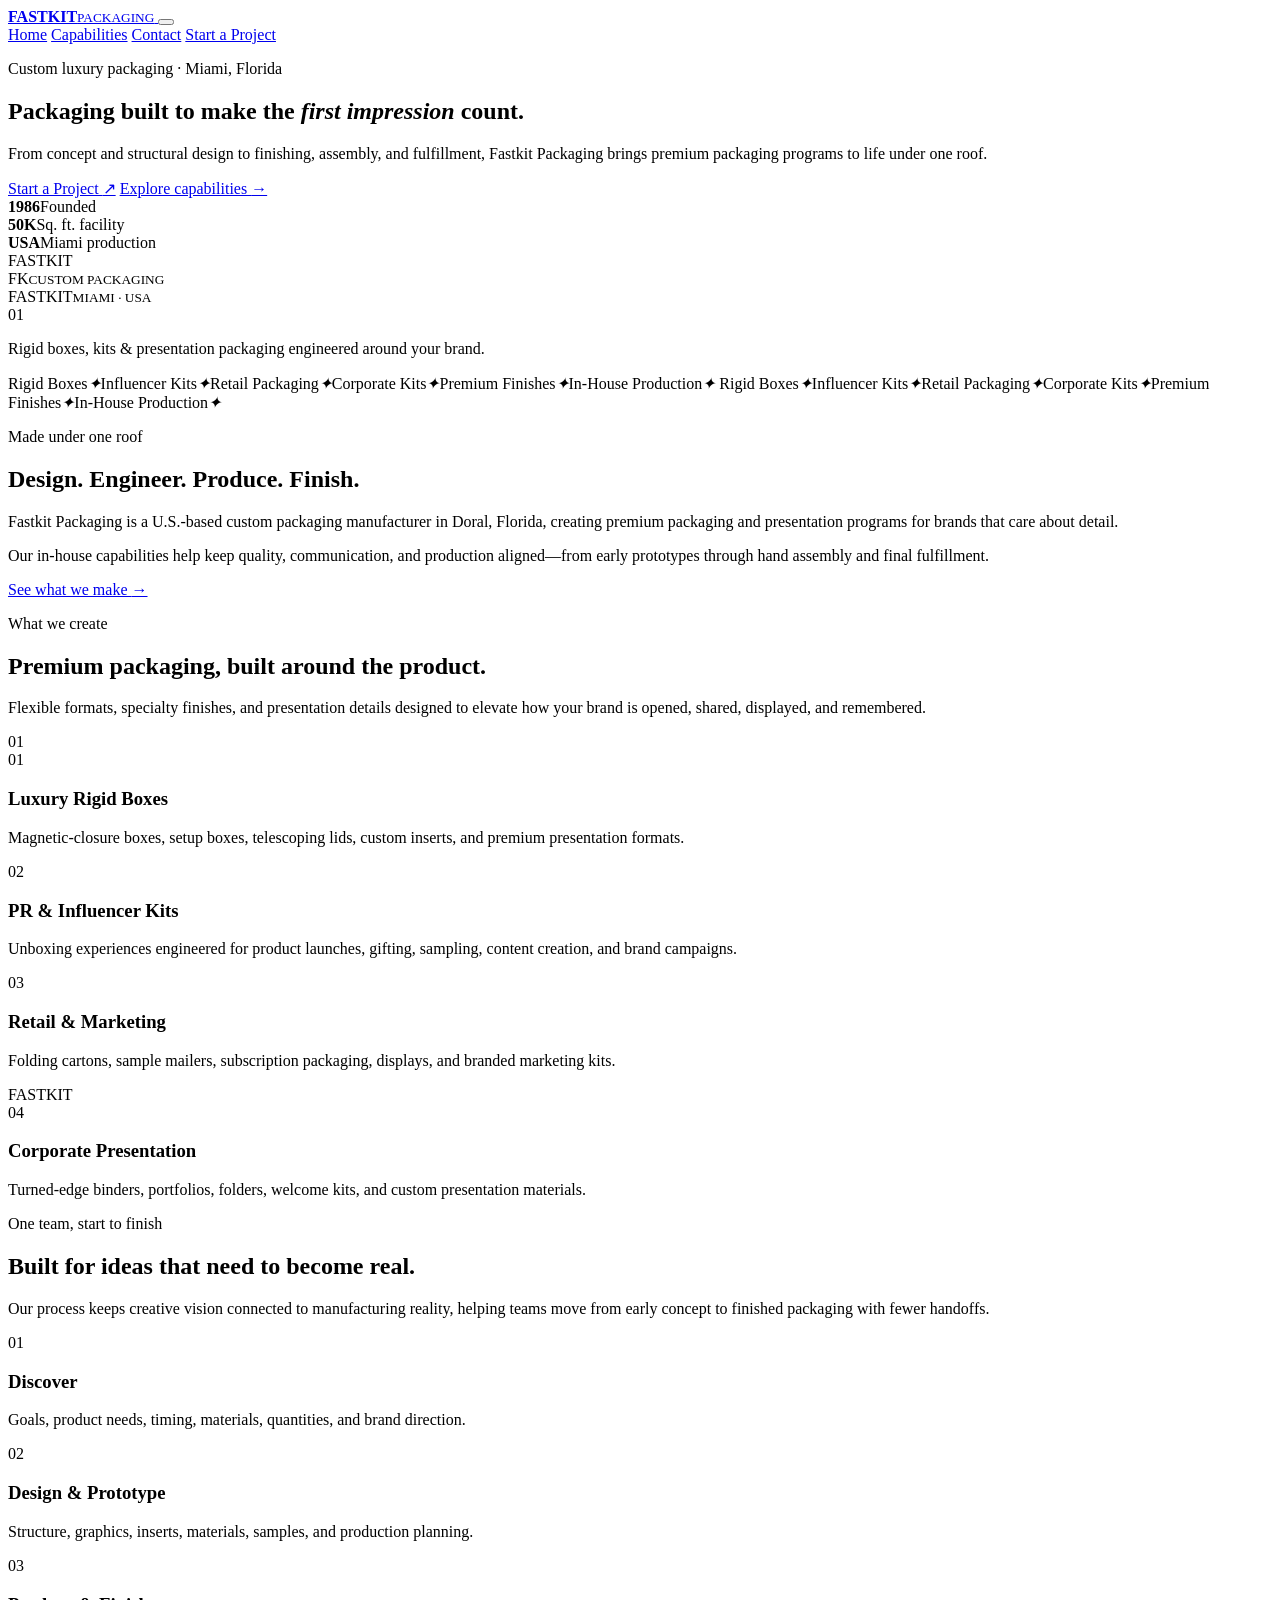
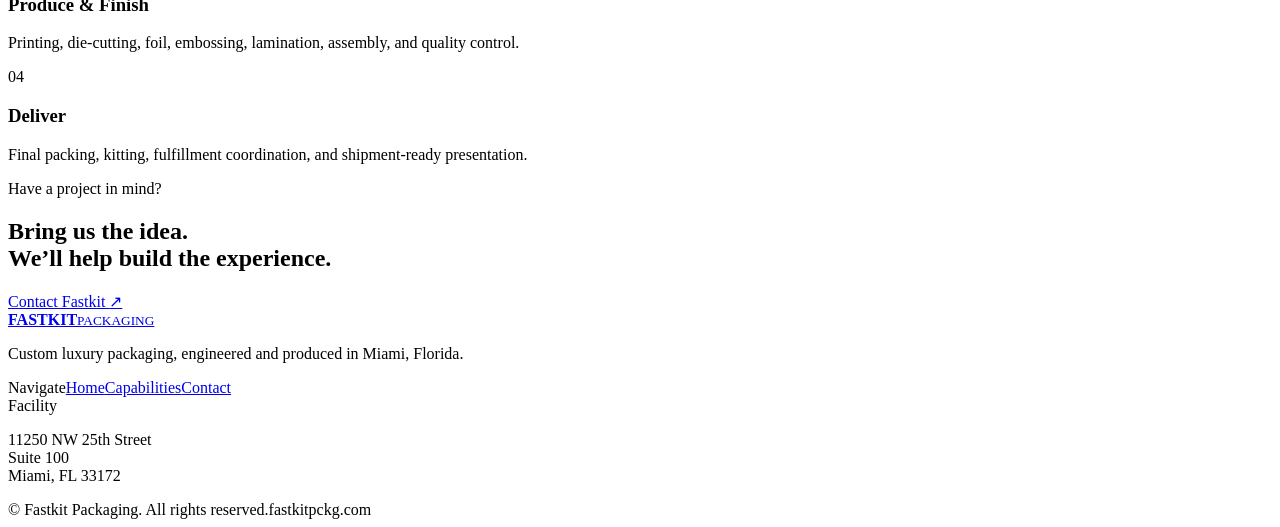
==== index.html @ f793dbb5 "Add files via upload" ====
<!doctype html>
<html lang="en">
<head>
  <meta charset="utf-8" />
  <meta name="viewport" content="width=device-width, initial-scale=1" />
  <meta name="description" content="Fastkit Packaging creates custom luxury packaging, rigid boxes, influencer kits, retail packaging, and premium corporate presentation solutions in Miami, Florida." />
  <meta name="theme-color" content="#0d0d0f" />
  <link rel="canonical" href="https://fastkitpckg.com/" />
  <link rel="icon" href="assets/favicon.svg" type="image/svg+xml" />
  <link rel="stylesheet" href="assets/styles.css" />
  <title>Fastkit Packaging | Custom Luxury Packaging Made in Miami</title>
</head>
<body>
  <header class="site-header" data-header>
    <div class="container nav-wrap">
      <a class="brand" href="index.html" aria-label="Fastkit Packaging home">
        <span class="brand-mark" aria-hidden="true"><i></i><i></i><i></i></span>
        <span class="brand-copy"><strong>FASTKIT</strong><small>PACKAGING</small></span>
      </a>
      <button class="nav-toggle" aria-label="Open navigation" aria-expanded="false" data-nav-toggle><span></span><span></span></button>
      <nav class="nav" data-nav>
        <a class="active" href="index.html">Home</a>
        <a href="capabilities.html">Capabilities</a>
        <a href="contact.html">Contact</a>
        <a class="btn btn-small" href="contact.html">Start a Project</a>
      </nav>
    </div>
  </header>

  <main>
    <section class="hero">
      <div class="hero-grid container">
        <div class="hero-copy reveal">
          <p class="eyebrow">Custom luxury packaging · Miami, Florida</p>
          <h1>Packaging built to make the <em>first impression</em> count.</h1>
          <p class="hero-text">From concept and structural design to finishing, assembly, and fulfillment, Fastkit Packaging brings premium packaging programs to life under one roof.</p>
          <div class="hero-actions">
            <a class="btn" href="contact.html">Start a Project <span>↗</span></a>
            <a class="text-link" href="capabilities.html">Explore capabilities <span>→</span></a>
          </div>
          <div class="proof-row" aria-label="Company highlights">
            <div><strong>1986</strong><span>Founded</span></div>
            <div><strong>50K</strong><span>Sq. ft. facility</span></div>
            <div><strong>USA</strong><span>Miami production</span></div>
          </div>
        </div>

        <div class="hero-art reveal reveal-delay" aria-label="Luxury packaging presentation">
          <div class="glow"></div>
          <div class="box-scene">
            <div class="box box-back"><span>FASTKIT</span></div>
            <div class="box box-main"><span class="foil">FK</span><small>CUSTOM PACKAGING</small></div>
            <div class="box box-lid"><span>FASTKIT</span><small>MIAMI · USA</small></div>
          </div>
          <div class="art-caption"><span>01</span><p>Rigid boxes, kits & presentation packaging engineered around your brand.</p></div>
        </div>
      </div>
    </section>

    <section class="marquee" aria-label="Services">
      <div class="marquee-track">
        <span>Rigid Boxes</span><i>✦</i><span>Influencer Kits</span><i>✦</i><span>Retail Packaging</span><i>✦</i><span>Corporate Kits</span><i>✦</i><span>Premium Finishes</span><i>✦</i><span>In-House Production</span><i>✦</i>
        <span>Rigid Boxes</span><i>✦</i><span>Influencer Kits</span><i>✦</i><span>Retail Packaging</span><i>✦</i><span>Corporate Kits</span><i>✦</i><span>Premium Finishes</span><i>✦</i><span>In-House Production</span><i>✦</i>
      </div>
    </section>

    <section class="section intro-section">
      <div class="container split">
        <div class="section-title reveal">
          <p class="eyebrow">Made under one roof</p>
          <h2>Design. Engineer. Produce. Finish.</h2>
        </div>
        <div class="intro-copy reveal reveal-delay">
          <p class="lead">Fastkit Packaging is a U.S.-based custom packaging manufacturer in Doral, Florida, creating premium packaging and presentation programs for brands that care about detail.</p>
          <p>Our in-house capabilities help keep quality, communication, and production aligned—from early prototypes through hand assembly and final fulfillment.</p>
          <a class="text-link" href="capabilities.html">See what we make <span>→</span></a>
        </div>
      </div>
    </section>

    <section class="section product-section">
      <div class="container">
        <div class="section-head reveal">
          <div><p class="eyebrow">What we create</p><h2>Premium packaging, built around the product.</h2></div>
          <p>Flexible formats, specialty finishes, and presentation details designed to elevate how your brand is opened, shared, displayed, and remembered.</p>
        </div>
        <div class="product-grid">
          <article class="product-card dark reveal">
            <div class="product-visual visual-rigid"><div class="mini-box"><span>01</span></div></div>
            <div class="card-copy"><span class="card-num">01</span><h3>Luxury Rigid Boxes</h3><p>Magnetic-closure boxes, setup boxes, telescoping lids, custom inserts, and premium presentation formats.</p></div>
          </article>
          <article class="product-card light reveal reveal-delay">
            <div class="product-visual visual-kit"><div class="kit-base"><i></i><i></i><i></i></div></div>
            <div class="card-copy"><span class="card-num">02</span><h3>PR & Influencer Kits</h3><p>Unboxing experiences engineered for product launches, gifting, sampling, content creation, and brand campaigns.</p></div>
          </article>
          <article class="product-card warm reveal">
            <div class="product-visual visual-retail"><div class="retail-stack"><i></i><i></i><i></i></div></div>
            <div class="card-copy"><span class="card-num">03</span><h3>Retail & Marketing</h3><p>Folding cartons, sample mailers, subscription packaging, displays, and branded marketing kits.</p></div>
          </article>
          <article class="product-card stone reveal reveal-delay">
            <div class="product-visual visual-corp"><div class="binder"><span>FASTKIT</span></div></div>
            <div class="card-copy"><span class="card-num">04</span><h3>Corporate Presentation</h3><p>Turned-edge binders, portfolios, folders, welcome kits, and custom presentation materials.</p></div>
          </article>
        </div>
      </div>
    </section>

    <section class="section process-section">
      <div class="container">
        <div class="section-head reveal">
          <div><p class="eyebrow">One team, start to finish</p><h2>Built for ideas that need to become real.</h2></div>
          <p>Our process keeps creative vision connected to manufacturing reality, helping teams move from early concept to finished packaging with fewer handoffs.</p>
        </div>
        <div class="process-grid">
          <div class="process-item reveal"><span>01</span><h3>Discover</h3><p>Goals, product needs, timing, materials, quantities, and brand direction.</p></div>
          <div class="process-item reveal"><span>02</span><h3>Design & Prototype</h3><p>Structure, graphics, inserts, materials, samples, and production planning.</p></div>
          <div class="process-item reveal"><span>03</span><h3>Produce & Finish</h3><p>Printing, die-cutting, foil, embossing, lamination, assembly, and quality control.</p></div>
          <div class="process-item reveal"><span>04</span><h3>Deliver</h3><p>Final packing, kitting, fulfillment coordination, and shipment-ready presentation.</p></div>
        </div>
      </div>
    </section>

    <section class="cta-section">
      <div class="container cta-inner reveal">
        <div><p class="eyebrow">Have a project in mind?</p><h2>Bring us the idea.<br />We’ll help build the experience.</h2></div>
        <a class="btn btn-light" href="contact.html">Contact Fastkit <span>↗</span></a>
      </div>
    </section>
  </main>

  <footer class="site-footer">
    <div class="container footer-grid">
      <div>
        <a class="brand brand-footer" href="index.html"><span class="brand-mark" aria-hidden="true"><i></i><i></i><i></i></span><span class="brand-copy"><strong>FASTKIT</strong><small>PACKAGING</small></span></a>
        <p>Custom luxury packaging, engineered and produced in Miami, Florida.</p>
      </div>
      <div><span class="footer-label">Navigate</span><a href="index.html">Home</a><a href="capabilities.html">Capabilities</a><a href="contact.html">Contact</a></div>
      <div><span class="footer-label">Facility</span><p>11250 NW 25th Street<br />Suite 100<br />Miami, FL 33172</p></div>
    </div>
    <div class="container footer-bottom"><span>© <span data-year></span> Fastkit Packaging. All rights reserved.</span><span>fastkitpckg.com</span></div>
  </footer>

  <script src="assets/main.js"></script>
</body>
</html>
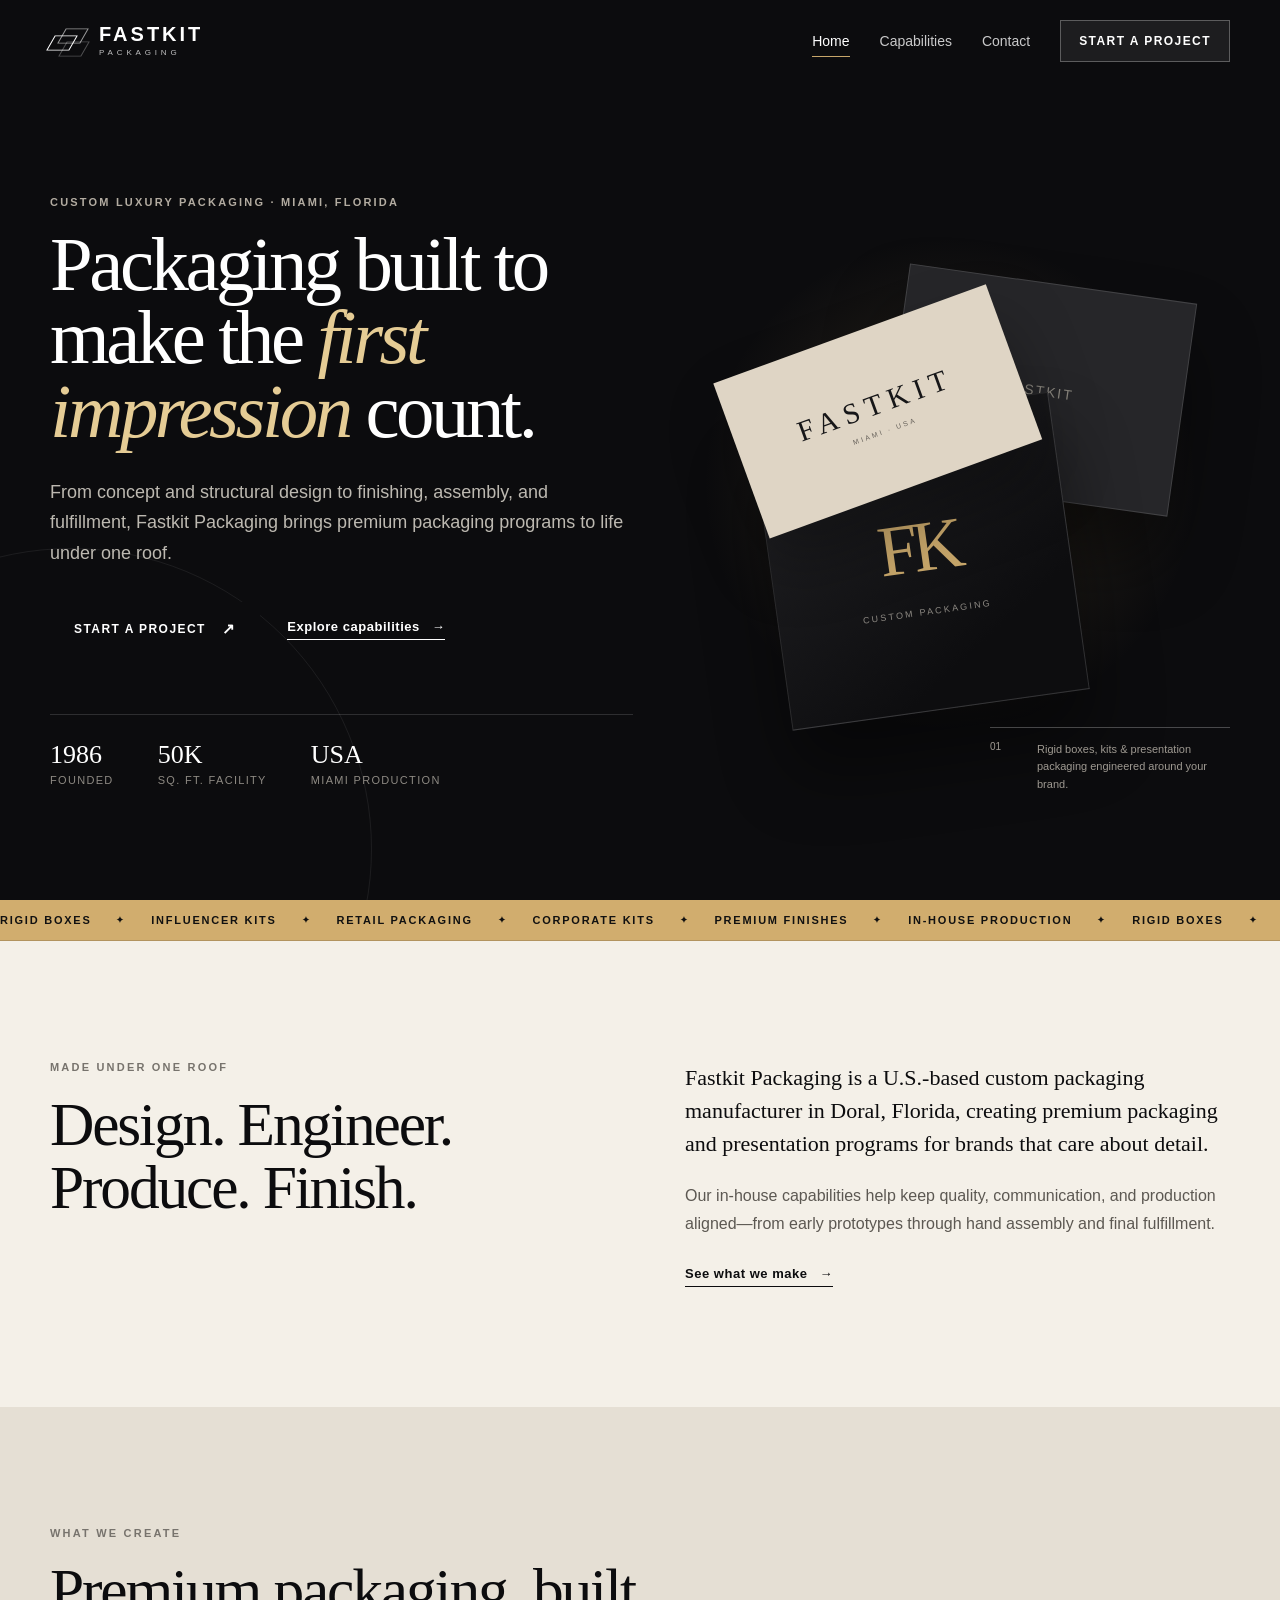
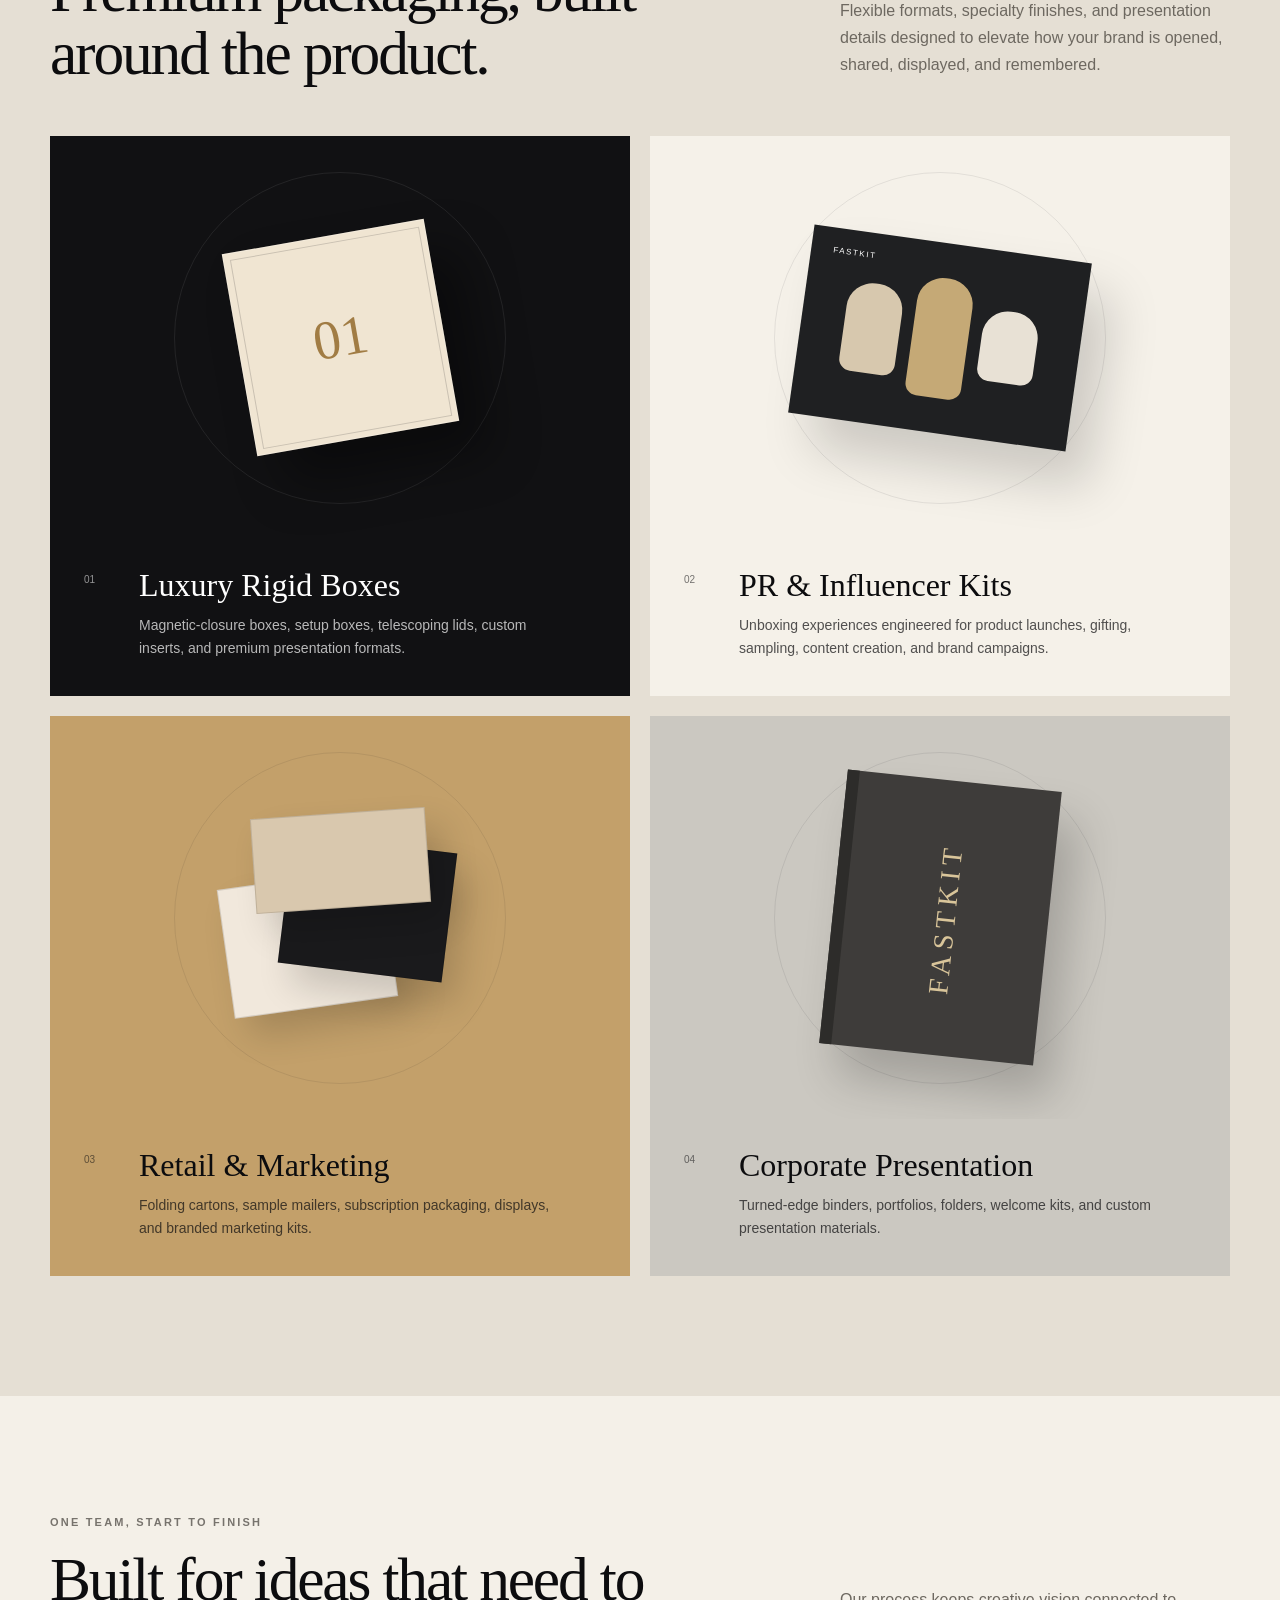
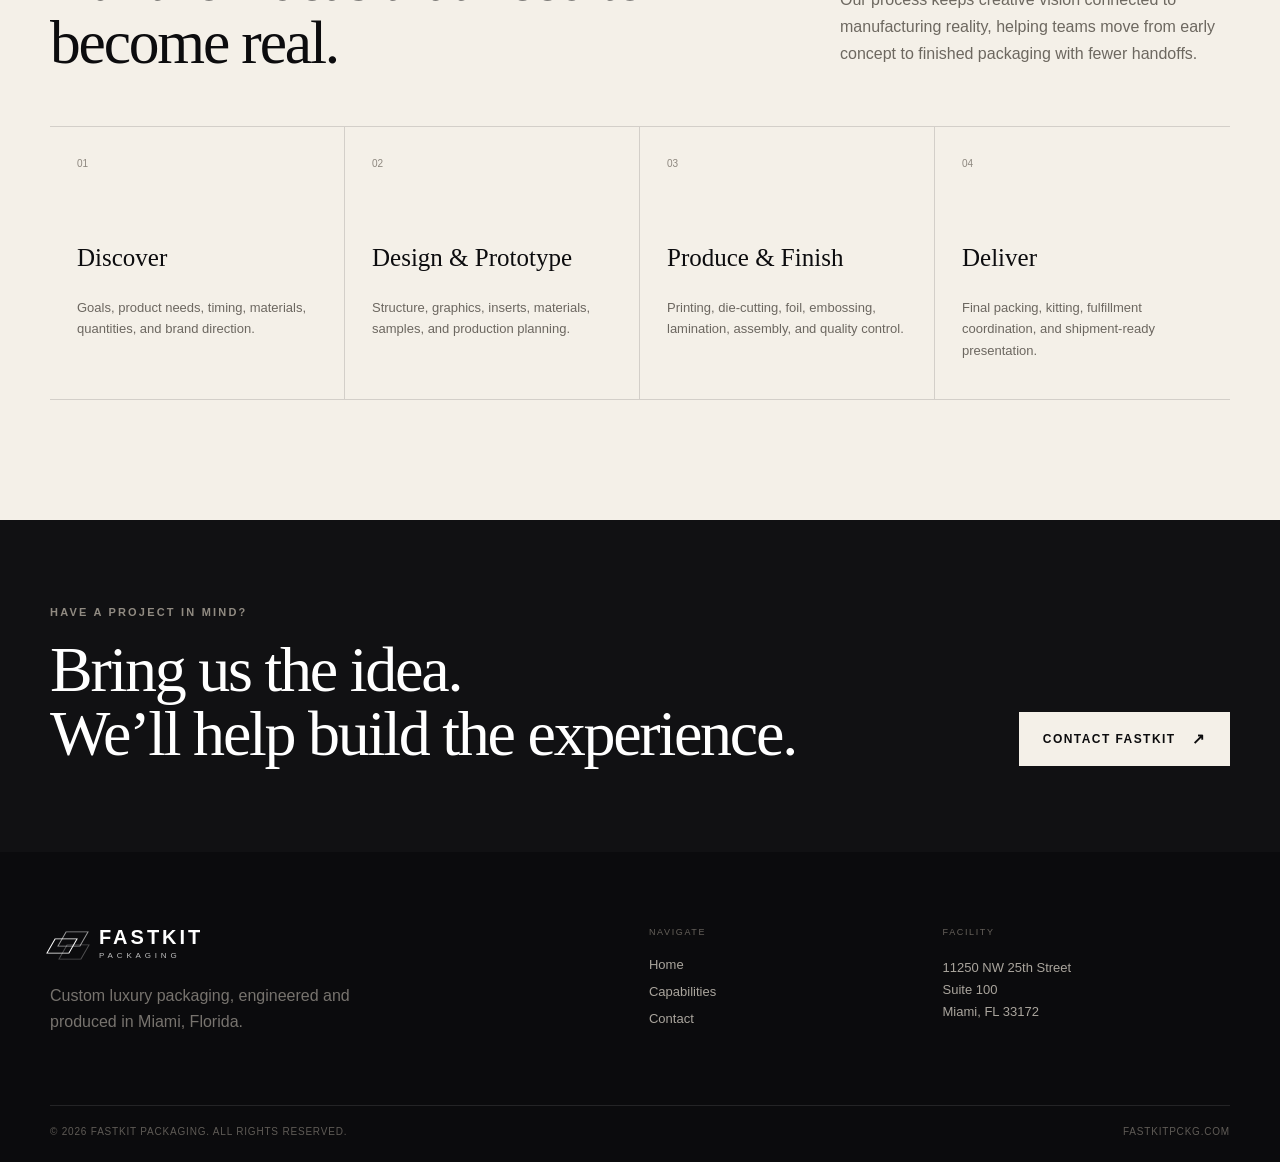
==== commit 027af3c1: "Add files via upload" ====
--- a/index.html
+++ b/index.html
@@ -6,8 +6,130 @@
   <meta name="description" content="Fastkit Packaging creates custom luxury packaging, rigid boxes, influencer kits, retail packaging, and premium corporate presentation solutions in Miami, Florida." />
   <meta name="theme-color" content="#0d0d0f" />
   <link rel="canonical" href="https://fastkitpckg.com/" />
-  <link rel="icon" href="assets/favicon.svg" type="image/svg+xml" />
-  <link rel="stylesheet" href="assets/styles.css" />
+    <style>
+:root{
+  --ink:#0c0c0e;
+  --ink-2:#171719;
+  --paper:#f4f0e8;
+  --paper-2:#e9e3d9;
+  --white:#fff;
+  --muted:#77736d;
+  --line:rgba(12,12,14,.14);
+  --gold:#c7a66a;
+  --gold-2:#e5cc95;
+  --radius:26px;
+  --shadow:0 30px 80px rgba(0,0,0,.14);
+  --serif:Georgia,"Times New Roman",serif;
+  --sans:Inter,ui-sans-serif,-apple-system,BlinkMacSystemFont,"Segoe UI",Helvetica,Arial,sans-serif;
+}
+*{box-sizing:border-box}
+html{scroll-behavior:smooth}
+body{margin:0;background:var(--paper);color:var(--ink);font-family:var(--sans);-webkit-font-smoothing:antialiased}
+a{color:inherit;text-decoration:none}
+img{max-width:100%;display:block}
+button,input,select,textarea{font:inherit}
+button{cursor:pointer}
+.container{width:min(1180px,calc(100% - 48px));margin:0 auto}
+.site-header{position:fixed;inset:0 0 auto 0;z-index:100;padding:20px 0;transition:.3s ease;color:#fff}
+.site-header.scrolled{background:rgba(12,12,14,.94);backdrop-filter:blur(16px);padding:12px 0;border-bottom:1px solid rgba(255,255,255,.08)}
+.nav-wrap{display:flex;align-items:center;justify-content:space-between}
+.brand{display:inline-flex;align-items:center;gap:13px;letter-spacing:.04em}
+.brand-mark{position:relative;width:36px;height:34px;display:inline-block}
+.brand-mark i{position:absolute;display:block;border:1.5px solid currentColor;width:20px;height:20px;transform:rotate(30deg) skewY(-30deg) scaleY(.86)}
+.brand-mark i:nth-child(1){left:2px;top:9px}
+.brand-mark i:nth-child(2){left:13px;top:2px;opacity:.58}
+.brand-mark i:nth-child(3){left:14px;top:15px;opacity:.28}
+.brand-copy{display:flex;flex-direction:column;line-height:.9}
+.brand-copy strong{font-size:20px;letter-spacing:.15em;font-weight:700}
+.brand-copy small{font-size:8px;letter-spacing:.48em;margin-top:6px;opacity:.74}
+.nav{display:flex;align-items:center;gap:30px;font-size:14px}
+.nav>a:not(.btn){position:relative;color:rgba(255,255,255,.78);transition:.25s}
+.nav>a:not(.btn):hover,.nav>a.active{color:#fff}
+.nav>a.active:after{content:"";position:absolute;left:0;right:0;bottom:-8px;height:1px;background:var(--gold)}
+.nav-toggle{display:none;background:none;border:0;color:#fff;width:40px;height:40px;position:relative}
+.nav-toggle span{position:absolute;left:8px;width:24px;height:1px;background:currentColor;transition:.25s}
+.nav-toggle span:first-child{top:15px}.nav-toggle span:last-child{top:24px}
+.btn{display:inline-flex;align-items:center;justify-content:center;gap:16px;min-height:54px;padding:0 23px;border:1px solid var(--ink);background:var(--ink);color:#fff;text-transform:uppercase;font-size:12px;letter-spacing:.12em;font-weight:700;transition:.25s ease}
+.btn:hover{transform:translateY(-2px);background:#28282b;border-color:#28282b}
+.btn span{font-size:15px}
+.btn-small{min-height:42px;padding:0 18px;border-color:rgba(255,255,255,.28);background:rgba(255,255,255,.07)}
+.btn-light{background:var(--paper);border-color:var(--paper);color:var(--ink)}
+.btn-light:hover{background:#fff;border-color:#fff}
+.eyebrow{margin:0 0 20px;text-transform:uppercase;font-size:11px;letter-spacing:.2em;font-weight:700;color:var(--muted)}
+.text-link{display:inline-flex;gap:12px;align-items:center;border-bottom:1px solid currentColor;padding-bottom:5px;font-size:13px;font-weight:700;letter-spacing:.04em}
+.text-link span{transition:.2s}.text-link:hover span{transform:translateX(4px)}
+.hero{min-height:100vh;background:var(--ink);color:#fff;display:flex;align-items:center;overflow:hidden;position:relative;padding:125px 0 58px}
+.hero:before{content:"";position:absolute;width:600px;height:600px;border:1px solid rgba(255,255,255,.07);border-radius:50%;left:-230px;bottom:-250px}
+.hero-grid{display:grid;grid-template-columns:1.02fr .98fr;gap:36px;align-items:center;position:relative;z-index:2}
+.hero-copy{padding:35px 0 20px}
+.hero .eyebrow,.page-hero .eyebrow{color:#b3aca1}
+h1,h2,h3,p{margin-top:0}
+h1{font-family:var(--serif);font-size:clamp(54px,6vw,88px);font-weight:400;line-height:.96;letter-spacing:-.045em;margin:0 0 28px}
+h1 em,h2 em{font-weight:400;color:var(--gold-2)}
+.hero-text{max-width:650px;color:#bdb9b1;font-size:18px;line-height:1.7;margin-bottom:34px}
+.hero-actions{display:flex;align-items:center;gap:27px;margin-bottom:58px}
+.hero .text-link{color:#fff}
+.proof-row{display:flex;gap:44px;border-top:1px solid rgba(255,255,255,.14);padding-top:25px;max-width:600px}
+.proof-row div{display:flex;flex-direction:column;gap:4px}.proof-row strong{font-family:var(--serif);font-size:26px;font-weight:400}.proof-row span{font-size:11px;color:#8e8a83;text-transform:uppercase;letter-spacing:.12em}
+.hero-art{min-height:660px;position:relative;display:flex;align-items:center;justify-content:center}
+.glow{position:absolute;width:520px;height:520px;border-radius:50%;background:radial-gradient(circle,rgba(199,166,106,.19),rgba(199,166,106,0) 67%)}
+.box-scene{position:relative;width:480px;height:480px;transform:rotate(-4deg)}
+.box{position:absolute;display:flex;flex-direction:column;align-items:center;justify-content:center;box-shadow:0 45px 70px rgba(0,0,0,.44);letter-spacing:.14em}
+.box-back{width:290px;height:215px;right:0;top:45px;background:#262629;border:1px solid rgba(255,255,255,.13);transform:rotate(12deg);font-size:14px;color:#8b877f}
+.box-main{width:300px;height:300px;left:55px;bottom:15px;background:linear-gradient(145deg,#222225 0%,#0d0d0f 75%);border:1px solid rgba(255,255,255,.12);transform:rotate(-4deg);z-index:2}
+.box-main .foil{font-family:var(--serif);font-size:72px;color:var(--gold);letter-spacing:-.08em}.box-main small{font-size:9px;color:#8d8983;margin-top:18px}
+.box-lid{width:290px;height:165px;left:28px;top:80px;background:#dfd5c5;color:#161618;transform:rotate(-16deg);z-index:3;box-shadow:0 35px 65px rgba(0,0,0,.28)}
+.box-lid span{font-family:var(--serif);font-size:29px;letter-spacing:.23em}.box-lid small{font-size:7px;letter-spacing:.35em;margin-top:8px;color:#68635c}
+.art-caption{position:absolute;bottom:20px;right:0;width:240px;border-top:1px solid rgba(255,255,255,.25);padding-top:13px;display:grid;grid-template-columns:35px 1fr;gap:12px;color:#9e9991}.art-caption span{font-size:10px}.art-caption p{font-size:11px;line-height:1.6;margin:0}
+.marquee{overflow:hidden;background:#d1ad6e;color:#111;padding:14px 0;border-bottom:1px solid rgba(0,0,0,.15)}
+.marquee-track{display:flex;width:max-content;gap:25px;align-items:center;animation:marquee 28s linear infinite;text-transform:uppercase;font-size:11px;letter-spacing:.16em;font-weight:800}.marquee-track i{font-style:normal;font-size:9px}
+@keyframes marquee{to{transform:translateX(-50%)}}
+.section{padding:120px 0}
+.intro-section{background:var(--paper)}
+.split{display:grid;grid-template-columns:1fr 1fr;gap:90px;align-items:start}
+.section-title h2,.section-head h2,.feature-copy h2,.contact-aside h2{font-family:var(--serif);font-size:clamp(42px,4.8vw,68px);font-weight:400;line-height:1.02;letter-spacing:-.035em;margin:0}
+.intro-copy{max-width:570px}.intro-copy p{font-size:16px;line-height:1.75;color:#5c5852}.intro-copy .lead{font-size:22px;line-height:1.5;color:var(--ink);font-family:var(--serif)}
+.intro-copy .text-link{margin-top:12px}
+.product-section{background:#e5dfd4}
+.section-head{display:flex;justify-content:space-between;gap:60px;align-items:end;margin-bottom:52px}.section-head>div{max-width:720px}.section-head>p{max-width:390px;line-height:1.7;color:#6d6860;margin-bottom:6px}
+.product-grid{display:grid;grid-template-columns:1fr 1fr;gap:20px}
+.product-card{min-height:560px;display:grid;grid-template-rows:1fr auto;overflow:hidden;position:relative}.product-card.dark{background:#111113;color:#fff}.product-card.light{background:#f5f1e9}.product-card.warm{background:#c3a06a}.product-card.stone{background:#cbc8c1}
+.product-visual{min-height:355px;display:flex;align-items:center;justify-content:center;position:relative;overflow:hidden}.product-visual:before{content:"";position:absolute;width:330px;height:330px;border-radius:50%;border:1px solid currentColor;opacity:.08}
+.card-copy{padding:28px 34px 36px;display:grid;grid-template-columns:45px 1fr;column-gap:10px}.card-num{font-size:10px;opacity:.55;padding-top:7px}.card-copy h3{font-family:var(--serif);font-size:32px;font-weight:400;margin:0 0 10px}.card-copy p{grid-column:2;font-size:14px;line-height:1.65;opacity:.7;max-width:430px;margin:0}
+.mini-box{width:205px;height:205px;background:#f0e5d2;border:1px solid rgba(255,255,255,.2);box-shadow:28px 35px 50px rgba(0,0,0,.38);transform:rotate(-10deg);display:grid;place-items:center;color:#161618}.mini-box:before{content:"";position:absolute;width:190px;height:190px;border:1px solid rgba(12,12,14,.16)}.mini-box span{font-family:var(--serif);font-size:55px;color:#a17c44}
+.kit-base{width:280px;height:190px;background:#1f2022;box-shadow:26px 32px 50px rgba(0,0,0,.17);transform:rotate(8deg);display:flex;align-items:center;justify-content:center;gap:13px;padding:25px}.kit-base:before{content:"FASTKIT";position:absolute;top:18px;left:22px;color:#fff;font-size:8px;letter-spacing:.2em}.kit-base i{width:56px;height:90px;background:#d7c8ae;border-radius:26px 26px 12px 12px}.kit-base i:nth-child(2){height:120px;background:#c5a976}.kit-base i:nth-child(3){height:72px;background:#e8e1d5}
+.retail-stack{position:relative;width:250px;height:230px}.retail-stack i{position:absolute;width:165px;height:130px;background:#f1e8dc;border:1px solid rgba(0,0,0,.12);box-shadow:15px 20px 35px rgba(0,0,0,.16)}.retail-stack i:nth-child(1){left:10px;top:75px;transform:rotate(-8deg)}.retail-stack i:nth-child(2){left:70px;top:40px;background:#1a1a1c;transform:rotate(7deg)}.retail-stack i:nth-child(3){left:38px;top:10px;width:175px;height:95px;background:#d9c8ae;transform:rotate(-4deg)}
+.binder{width:215px;height:275px;background:#3e3c3a;color:#d9c59a;box-shadow:20px 30px 45px rgba(0,0,0,.2);display:grid;place-items:center;transform:rotate(6deg);border-left:12px solid #2d2c2a}.binder span{font-family:var(--serif);font-size:28px;letter-spacing:.2em;transform:rotate(-90deg)}
+.process-section{background:var(--paper)}
+.process-grid{display:grid;grid-template-columns:repeat(4,1fr);border-top:1px solid var(--line);border-bottom:1px solid var(--line)}
+.process-item{padding:31px 27px 38px;border-right:1px solid var(--line)}.process-item:last-child{border-right:0}.process-item>span{display:block;font-size:10px;color:#8d877f;margin-bottom:75px}.process-item h3{font-family:var(--serif);font-size:25px;font-weight:400}.process-item p{font-size:13px;line-height:1.65;color:#6c6760;margin:0}
+.cta-section{background:#111113;color:#fff;padding:86px 0}.cta-inner{display:flex;align-items:end;justify-content:space-between;gap:40px}.cta-inner .eyebrow{color:#918b82}.cta-inner h2{font-family:var(--serif);font-size:clamp(44px,5vw,70px);font-weight:400;line-height:1;letter-spacing:-.035em;margin:0}
+.site-footer{background:#0b0b0d;color:#fff;padding:75px 0 25px}.footer-grid{display:grid;grid-template-columns:1.5fr .65fr .8fr;gap:60px}.brand-footer{margin-bottom:22px}.footer-grid>div:first-child>p{color:#77736e;line-height:1.6;max-width:320px}.footer-grid>div:not(:first-child){display:flex;flex-direction:column;gap:12px;font-size:13px}.footer-grid a:not(.brand){color:#aaa59d}.footer-grid p{color:#aaa59d;line-height:1.7}.footer-label{text-transform:uppercase;letter-spacing:.18em;font-size:9px;color:#66615b;margin-bottom:8px}.footer-bottom{border-top:1px solid rgba(255,255,255,.1);margin-top:55px;padding-top:20px;display:flex;justify-content:space-between;color:#5f5b56;font-size:10px;letter-spacing:.08em;text-transform:uppercase}
+.page-hero{background:var(--ink);color:#fff;padding:195px 0 110px}.page-hero-grid{display:grid;grid-template-columns:1.25fr .75fr;gap:75px;align-items:end}.page-hero h1{font-size:clamp(58px,7vw,94px);margin:0}.page-hero .lead{font-family:var(--serif);font-size:24px;line-height:1.48;color:#bcb7ae;margin:0 0 7px}
+.capability-feature{background:#d8c5a0;padding:90px 0}.capability-feature-grid{display:grid;grid-template-columns:1fr 1fr;gap:85px;align-items:center}.capability-art{min-height:520px;display:grid;place-items:center}.machine-card{width:380px;height:430px;background:#121214;color:#fff;box-shadow:var(--shadow);padding:35px;position:relative;display:flex;flex-direction:column;justify-content:flex-end}.machine-label{position:absolute;top:28px;left:30px;font-size:9px;letter-spacing:.2em;color:#aba49a}.machine-lines{position:absolute;top:80px;left:35px;right:35px;height:190px;background:repeating-linear-gradient(90deg,transparent 0 21px,rgba(255,255,255,.08) 21px 22px),repeating-linear-gradient(0deg,transparent 0 21px,rgba(255,255,255,.08) 21px 22px)}.machine-card strong{font-family:var(--serif);font-size:78px;font-weight:400;line-height:.9;color:#e3c98e}.machine-card small{font-size:9px;letter-spacing:.25em;color:#8f8a83;margin-top:13px}.feature-copy p:not(.eyebrow){line-height:1.75;color:#403d38;font-size:16px}.feature-copy h2{margin-bottom:28px}.feature-stats{display:grid;grid-template-columns:1fr 1fr;gap:20px;border-top:1px solid rgba(0,0,0,.2);margin-top:35px;padding-top:24px}.feature-stats div{display:flex;gap:14px;align-items:flex-end}.feature-stats strong{font-family:var(--serif);font-size:34px;font-weight:400}.feature-stats span{font-size:11px;max-width:120px;color:#5f5951;line-height:1.4}
+.capability-list-section{background:#f3efe7}.capability-list{border-top:1px solid var(--line)}.cap-row{display:grid;grid-template-columns:55px 1fr auto;gap:30px;align-items:center;border-bottom:1px solid var(--line);padding:28px 4px}.cap-index{font-size:10px;color:#8b857d}.cap-row h3{font-family:var(--serif);font-size:28px;font-weight:400;margin:0 0 7px}.cap-row p{font-size:14px;line-height:1.6;color:#6d6861;margin:0;max-width:690px}.cap-tag{font-size:9px;text-transform:uppercase;letter-spacing:.15em;border:1px solid var(--line);padding:8px 11px;border-radius:30px;color:#6a655e}
+.finishes-section{padding:120px 0;background:#151517;color:#fff}.finishes-section .section-head>p{color:#918d86}.finishes-section .eyebrow{color:#858078}.finish-grid{display:grid;grid-template-columns:repeat(3,1fr);gap:1px;background:rgba(255,255,255,.1);border:1px solid rgba(255,255,255,.1)}.finish-card{min-height:260px;background:#151517;padding:32px;position:relative;overflow:hidden}.finish-card:after{content:"";position:absolute;width:150px;height:150px;border-radius:50%;right:-40px;top:-40px;opacity:.15}.finish-card span{font-size:9px;color:#77736d}.finish-card h3{font-family:var(--serif);font-size:27px;font-weight:400;margin:80px 0 10px}.finish-card p{font-size:13px;line-height:1.65;color:#8d8982;max-width:260px}.foil-card:after{background:linear-gradient(135deg,#fff1ba,#9d6f2e)}.emboss-card:after{border:22px double #fff}.soft-card:after{background:#d8cdc0;filter:blur(12px)}.uv-card:after{background:linear-gradient(135deg,#8c80ff,#4ac8d4)}.screen-card:after{background:repeating-linear-gradient(45deg,#fff 0 2px,transparent 2px 8px)}.die-card:after{border:24px solid #c7a66a}
+.industries-section{background:#e7e0d5}.industry-cloud{display:flex;flex-wrap:wrap;gap:12px}.industry-cloud span{border:1px solid rgba(0,0,0,.18);border-radius:40px;padding:15px 19px;font-family:var(--serif);font-size:19px;background:rgba(255,255,255,.25)}
+.contact-hero{padding-bottom:90px}.contact-section{background:#d9c9ab;padding:95px 0}.contact-grid{display:grid;grid-template-columns:.75fr 1.25fr;gap:80px;align-items:start}.contact-aside{position:sticky;top:120px}.contact-aside h2{font-size:50px;margin-bottom:25px}.contact-aside>p:not(.eyebrow){font-size:15px;line-height:1.75;color:#514d46;max-width:410px}.address-card,.contact-note{border-top:1px solid rgba(0,0,0,.18);padding-top:22px;margin-top:34px;display:grid;grid-template-columns:80px 1fr;gap:15px}.address-card span,.contact-note span{font-size:9px;text-transform:uppercase;letter-spacing:.16em;font-weight:700}.address-card p,.contact-note p{font-family:var(--serif);font-size:19px;line-height:1.55;margin:0}.contact-note p{font-family:var(--sans);font-size:13px;color:#5d574f}
+.form-panel{background:#f4f0e8;padding:44px;box-shadow:0 30px 70px rgba(65,51,31,.15)}.form-heading{border-bottom:1px solid var(--line);padding-bottom:25px;margin-bottom:29px;display:flex;flex-direction:column;gap:8px}.form-heading span{text-transform:uppercase;letter-spacing:.18em;font-size:9px;color:#817b72}.form-heading strong{font-family:var(--serif);font-size:35px;font-weight:400}.form-grid{display:grid;grid-template-columns:1fr 1fr;gap:24px 18px}.form-grid label{display:flex;flex-direction:column;gap:9px}.form-grid label.full{grid-column:1/-1}.form-grid label>span{font-size:10px;text-transform:uppercase;letter-spacing:.13em;font-weight:700;color:#615d57}.form-grid input,.form-grid select,.form-grid textarea{width:100%;border:0;border-bottom:1px solid #bcb5aa;background:transparent;padding:12px 0 13px;outline:none;border-radius:0;color:var(--ink);transition:.2s}.form-grid textarea{resize:vertical;min-height:130px}.form-grid input:focus,.form-grid select:focus,.form-grid textarea:focus{border-color:#111}.form-grid input.invalid,.form-grid textarea.invalid{border-color:#a52d2d}.form-actions{display:flex;align-items:center;gap:22px;margin-top:33px}.form-actions small{font-size:10px;line-height:1.5;color:#827c73;max-width:260px}.form-success{display:none;margin-top:25px;background:#e3efdf;border:1px solid #b7ceb0;padding:17px 19px;align-items:center;gap:13px}.form-success.show{display:flex}.form-success i{width:28px;height:28px;border-radius:50%;background:#356b3b;color:white;display:grid;place-items:center;font-style:normal}.form-success div{display:flex;flex-direction:column;gap:3px}.form-success strong{font-size:13px}.form-success span{font-size:12px;color:#516451}
+.contact-bottom{background:#ece6dc;padding:95px 0}.contact-bottom-inner{text-align:center;border:1px solid var(--line);padding:75px 35px}.contact-bottom-inner span{font-size:9px;letter-spacing:.27em;color:#888177}.contact-bottom-inner h2{font-family:var(--serif);font-size:clamp(42px,5vw,69px);font-weight:400;margin:20px 0 0}
+.reveal{opacity:0;transform:translateY(18px);transition:opacity .75s ease,transform .75s ease}.reveal.visible{opacity:1;transform:none}.reveal-delay{transition-delay:.12s}
+@media (prefers-reduced-motion:reduce){*{scroll-behavior:auto}.reveal{opacity:1;transform:none;transition:none}.marquee-track{animation:none}}
+@media(max-width:900px){
+  .container{width:min(100% - 32px,1180px)}
+  .site-header{padding:15px 0}.nav-toggle{display:block}.nav{position:absolute;left:16px;right:16px;top:72px;background:#111113;border:1px solid rgba(255,255,255,.1);padding:22px;display:none;flex-direction:column;align-items:stretch;gap:20px}.nav.open{display:flex}.nav .btn{width:100%}.nav>a.active:after{display:none}
+  .hero{min-height:auto;padding:125px 0 60px}.hero-grid,.page-hero-grid,.split,.capability-feature-grid,.contact-grid{grid-template-columns:1fr;gap:45px}.hero-art{min-height:500px}.box-scene{transform:scale(.85) rotate(-4deg)}.proof-row{gap:25px;justify-content:space-between}.hero-actions{margin-bottom:42px}
+  .section{padding:85px 0}.section-head{flex-direction:column;align-items:flex-start;gap:22px}.product-card{min-height:510px}.process-grid{grid-template-columns:1fr 1fr}.process-item:nth-child(2){border-right:0}.process-item{border-bottom:1px solid var(--line)}
+  .cta-inner{flex-direction:column;align-items:flex-start}.footer-grid{grid-template-columns:1.2fr 1fr;gap:45px}.footer-grid>div:first-child{grid-column:1/-1}
+  .page-hero{padding:150px 0 75px}.capability-art{min-height:430px}.contact-aside{position:static}.finish-grid{grid-template-columns:1fr 1fr}
+}
+@media(max-width:620px){
+  h1{font-size:50px}.hero-text{font-size:16px}.hero-actions{align-items:flex-start;flex-direction:column}.proof-row{display:grid;grid-template-columns:repeat(3,1fr);gap:12px}.proof-row strong{font-size:21px}.proof-row span{font-size:8px}
+  .hero-art{min-height:400px}.box-scene{transform:scale(.66) rotate(-4deg)}.art-caption{display:none}.section-title h2,.section-head h2,.feature-copy h2,.contact-aside h2{font-size:40px}.product-grid,.process-grid,.finish-grid{grid-template-columns:1fr}.product-card{min-height:500px}.process-item{border-right:0}.process-item>span{margin-bottom:40px}.cta-inner h2{font-size:42px}
+  .footer-grid{grid-template-columns:1fr}.footer-grid>div:first-child{grid-column:auto}.footer-bottom{flex-direction:column;gap:8px}.page-hero h1{font-size:52px}.machine-card{width:min(100%,340px);height:390px}.cap-row{grid-template-columns:35px 1fr}.cap-tag{display:none}.form-panel{padding:28px 20px}.form-grid{grid-template-columns:1fr}.form-grid label.full{grid-column:auto}.form-actions{align-items:flex-start;flex-direction:column}.contact-section{padding:70px 0}.contact-bottom{padding:70px 0}
+}
+
+</style>
   <title>Fastkit Packaging | Custom Luxury Packaging Made in Miami</title>
 </head>
 <body>
@@ -140,6 +262,75 @@
     <div class="container footer-bottom"><span>© <span data-year></span> Fastkit Packaging. All rights reserved.</span><span>fastkitpckg.com</span></div>
   </footer>
 
-  <script src="assets/main.js"></script>
+  <script>
+(() => {
+  const header = document.querySelector('[data-header]');
+  const toggle = document.querySelector('[data-nav-toggle]');
+  const nav = document.querySelector('[data-nav]');
+
+  const setHeader = () => {
+    if (!header) return;
+    header.classList.toggle('scrolled', window.scrollY > 24);
+  };
+  setHeader();
+  window.addEventListener('scroll', setHeader, { passive: true });
+
+  if (toggle && nav) {
+    toggle.addEventListener('click', () => {
+      const open = nav.classList.toggle('open');
+      toggle.setAttribute('aria-expanded', String(open));
+    });
+    nav.querySelectorAll('a').forEach(a => a.addEventListener('click', () => {
+      nav.classList.remove('open');
+      toggle.setAttribute('aria-expanded', 'false');
+    }));
+  }
+
+  document.querySelectorAll('[data-year]').forEach(el => {
+    el.textContent = new Date().getFullYear();
+  });
+
+  const reveals = document.querySelectorAll('.reveal');
+  if ('IntersectionObserver' in window) {
+    const io = new IntersectionObserver(entries => {
+      entries.forEach(entry => {
+        if (entry.isIntersecting) {
+          entry.target.classList.add('visible');
+          io.unobserve(entry.target);
+        }
+      });
+    }, { threshold: 0.12 });
+    reveals.forEach(el => io.observe(el));
+  } else {
+    reveals.forEach(el => el.classList.add('visible'));
+  }
+
+  const form = document.querySelector('[data-contact-form]');
+  if (form) {
+    form.addEventListener('submit', event => {
+      event.preventDefault();
+      const required = [...form.querySelectorAll('[required]')];
+      let valid = true;
+      required.forEach(field => {
+        field.classList.remove('invalid');
+        if (!field.value.trim() || (field.type === 'email' && !/^\S+@\S+\.\S+$/.test(field.value.trim()))) {
+          field.classList.add('invalid');
+          valid = false;
+        }
+      });
+      if (!valid) {
+        const first = form.querySelector('.invalid');
+        first?.focus();
+        return;
+      }
+      const success = form.querySelector('[data-form-success]');
+      success?.classList.add('show');
+      form.reset();
+      success?.scrollIntoView({ behavior: 'smooth', block: 'nearest' });
+    });
+  }
+})();
+
+</script>
 </body>
 </html>
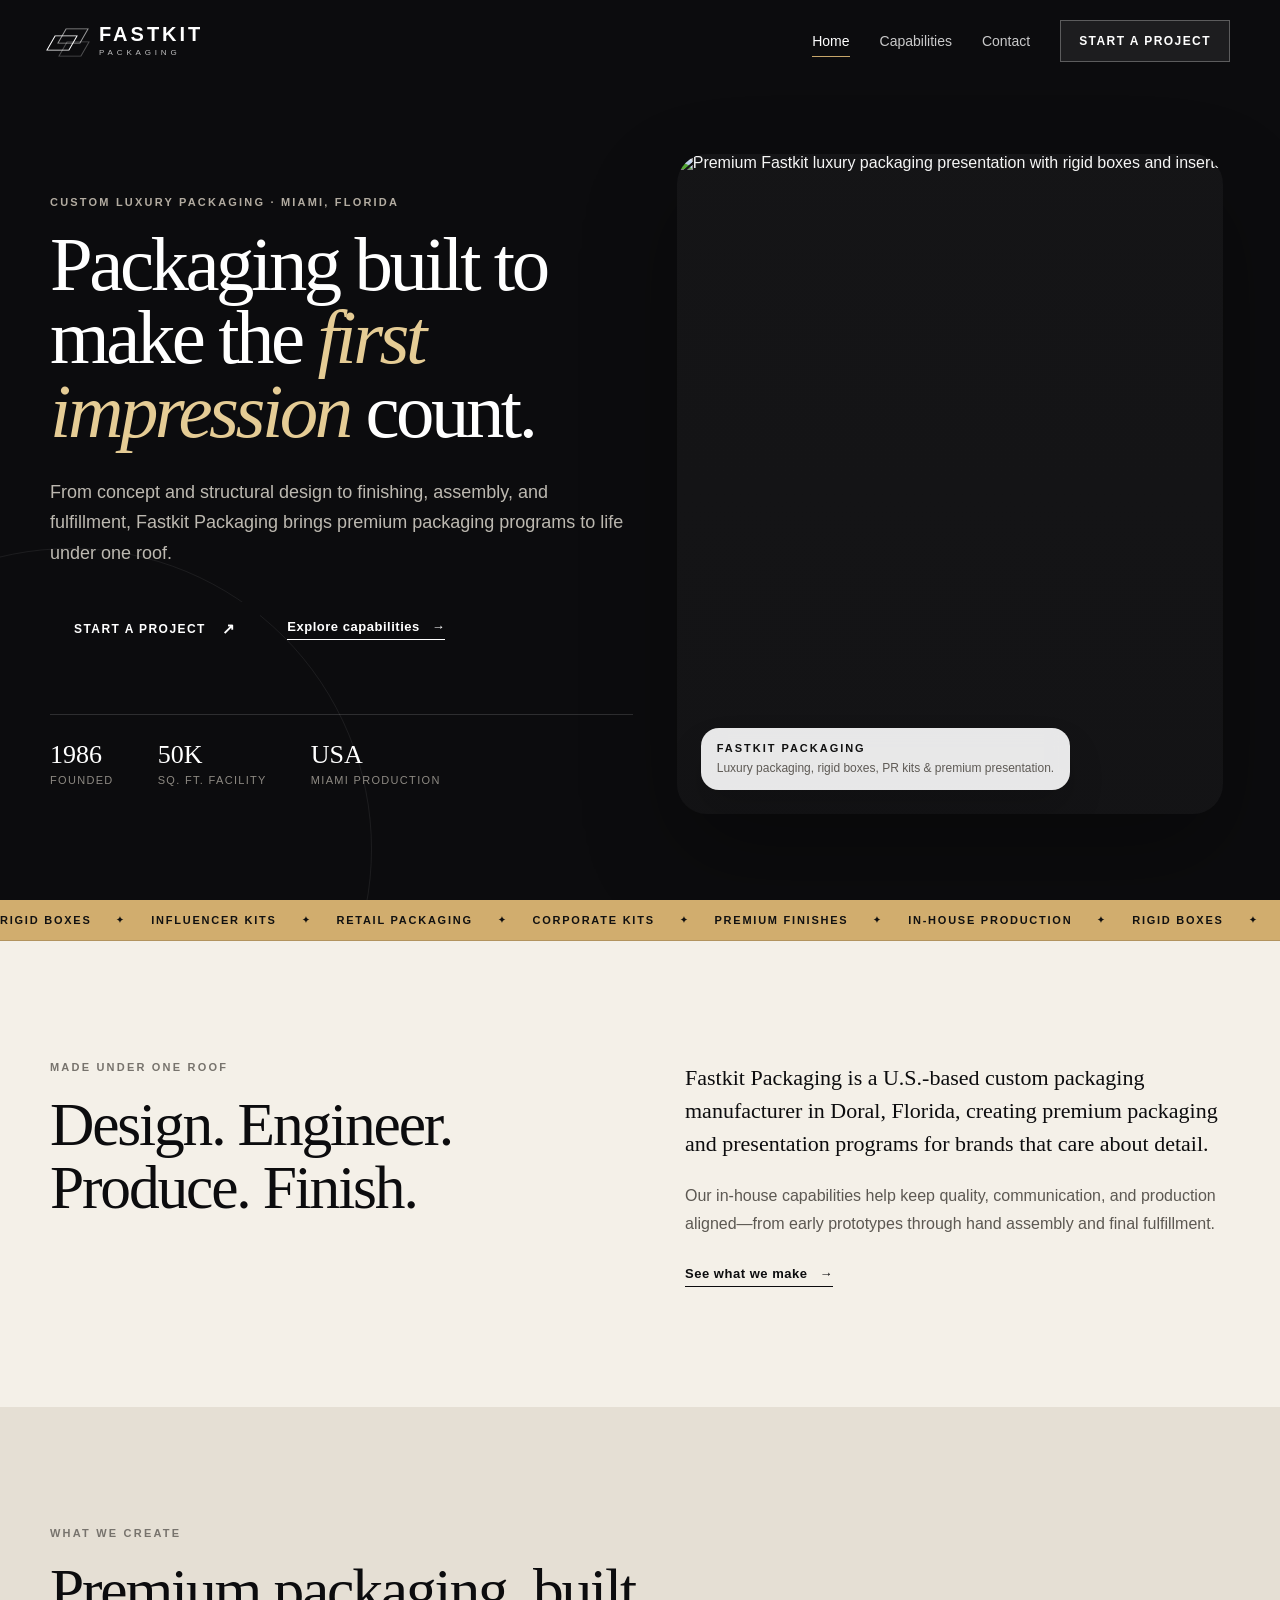
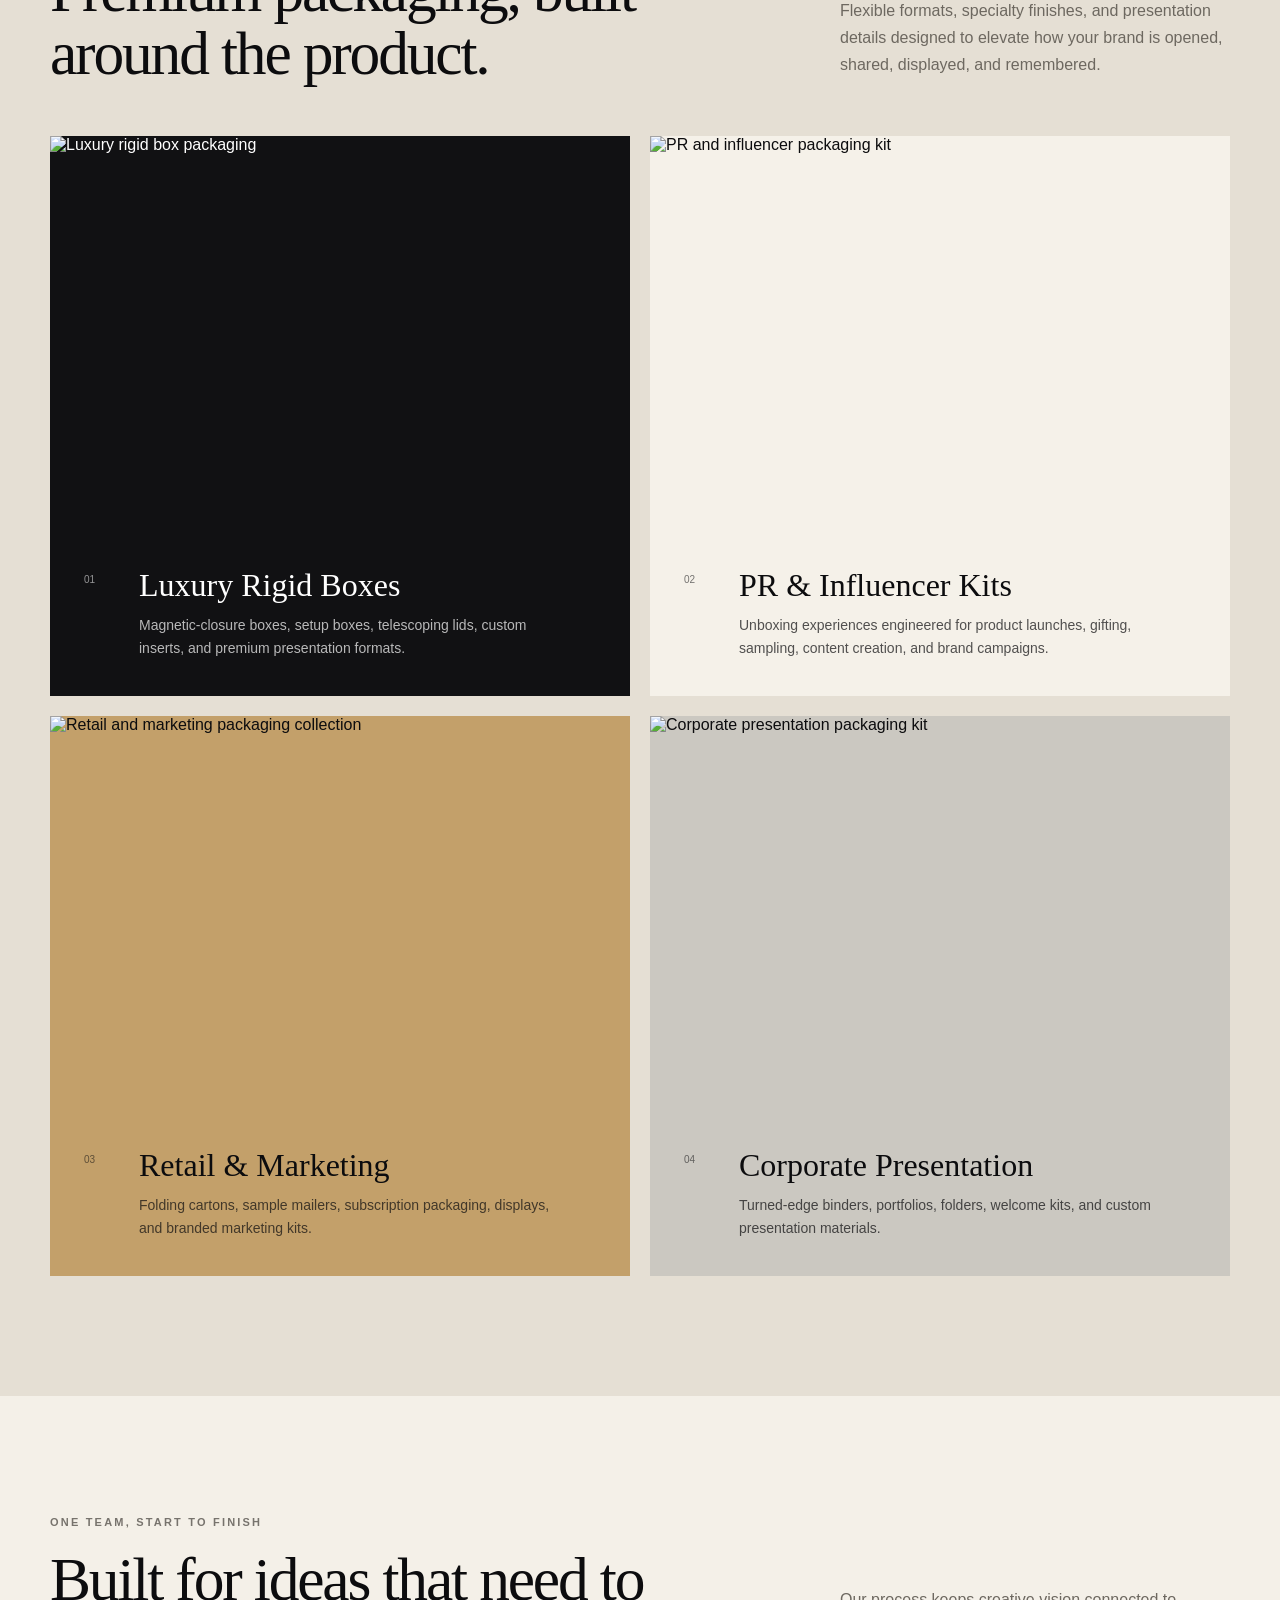
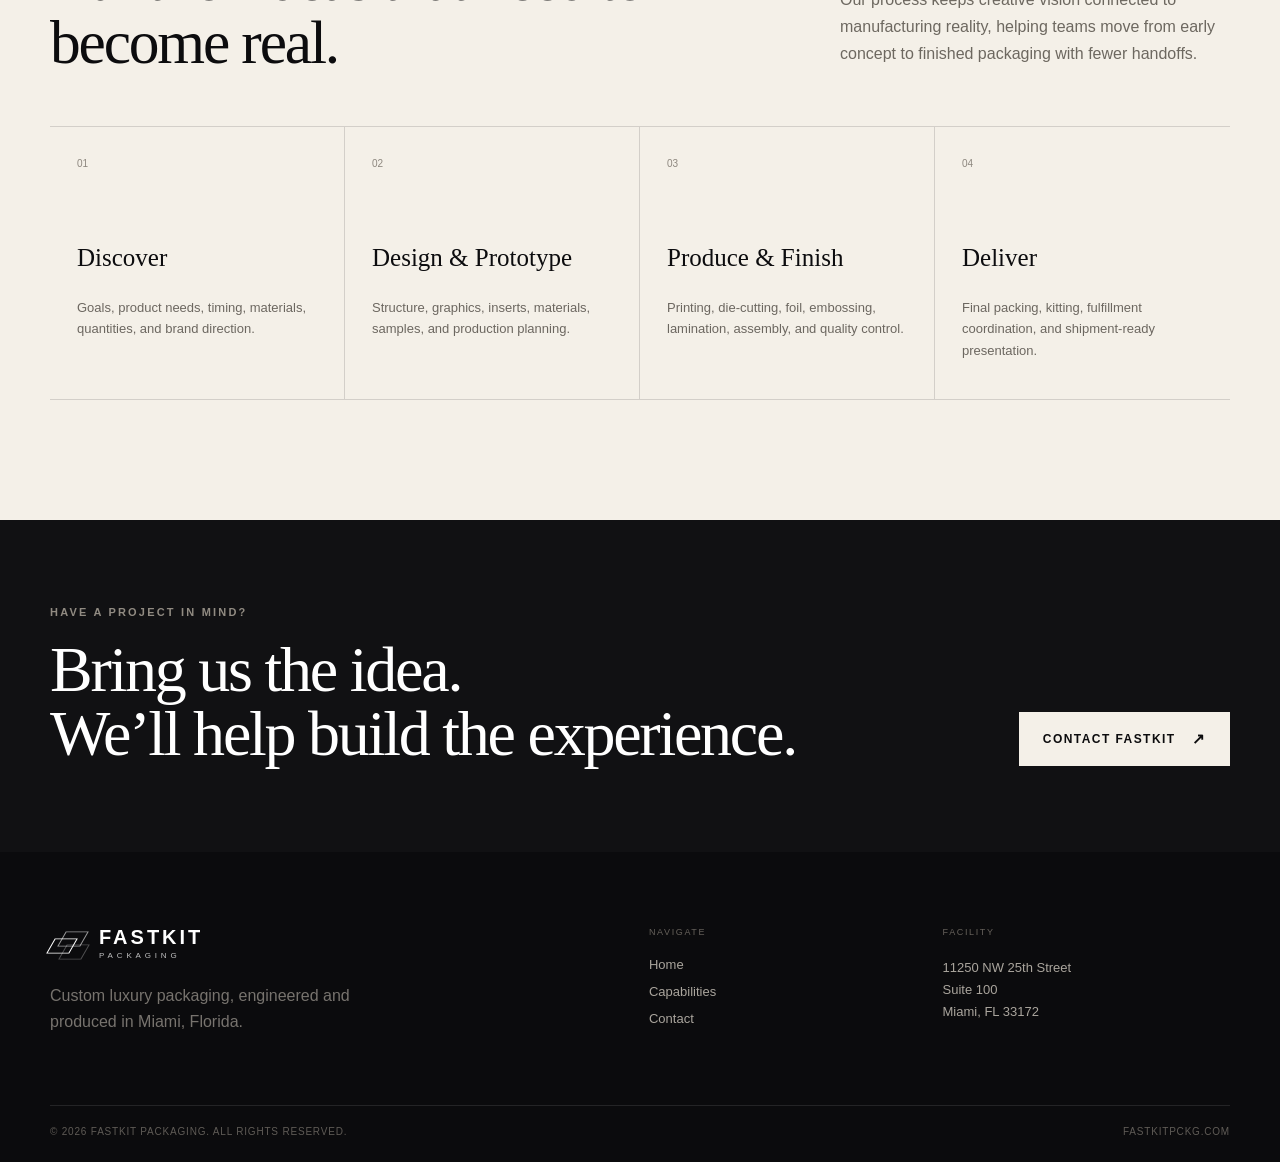
==== commit 4b643889: "Add files via upload" ====
--- a/index.html
+++ b/index.html
@@ -129,6 +129,9 @@
   .footer-grid{grid-template-columns:1fr}.footer-grid>div:first-child{grid-column:auto}.footer-bottom{flex-direction:column;gap:8px}.page-hero h1{font-size:52px}.machine-card{width:min(100%,340px);height:390px}.cap-row{grid-template-columns:35px 1fr}.cap-tag{display:none}.form-panel{padding:28px 20px}.form-grid{grid-template-columns:1fr}.form-grid label.full{grid-column:auto}.form-actions{align-items:flex-start;flex-direction:column}.contact-section{padding:70px 0}.contact-bottom{padding:70px 0}
 }
 
+
+.hero-photo-wrap{position:relative;border-radius:30px;overflow:hidden;box-shadow:0 40px 95px rgba(0,0,0,.30);background:#151517}.hero-photo{width:100%;height:660px;object-fit:cover;display:block}.hero-photo-wrap:after{content:"";position:absolute;inset:0;background:linear-gradient(180deg,rgba(12,12,14,.04),rgba(12,12,14,.18))}.hero-image-badge{position:absolute;left:24px;bottom:24px;z-index:2;background:rgba(255,255,255,.9);backdrop-filter:blur(10px);padding:14px 16px;border-radius:18px;color:#111;box-shadow:0 20px 35px rgba(0,0,0,.15)}.hero-image-badge strong{display:block;font-size:11px;letter-spacing:.18em;text-transform:uppercase;margin-bottom:4px}.hero-image-badge span{font-size:12px;color:#5f5b56}.product-visual{padding:0;min-height:355px}.product-visual:before{display:none}.product-photo{width:100%;height:100%;min-height:355px;object-fit:cover;display:block;transition:transform .45s ease}.product-card:hover .product-photo{transform:scale(1.03)}.capability-photo-card,.contact-image-card{position:relative;overflow:hidden;border-radius:28px;box-shadow:0 30px 80px rgba(0,0,0,.18);background:#fff}.capability-photo-card img,.contact-image-card img{width:100%;height:100%;display:block;object-fit:cover}.capability-photo-card{width:min(100%,470px);aspect-ratio:5/6}.contact-image-card{margin-top:34px;aspect-ratio:4/3}.contact-image-card:after{content:"";position:absolute;inset:auto 18px 18px 18px;background:rgba(12,12,14,.78);color:#fff;border-radius:18px;padding:16px 18px 15px;display:block}.contact-image-card .image-caption{position:absolute;left:18px;bottom:18px;right:18px;z-index:2;background:rgba(12,12,14,.78);color:#fff;border-radius:18px;padding:15px 18px}.contact-image-card .image-caption strong{display:block;text-transform:uppercase;letter-spacing:.18em;font-size:10px;margin-bottom:6px}.contact-image-card .image-caption span{display:block;font-size:13px;line-height:1.5;color:#d6d1c9}@media(max-width:900px){.hero-photo{height:500px}.capability-photo-card{width:100%;max-width:none}}@media(max-width:620px){.hero-photo{height:360px}.product-photo{min-height:280px}}
+
 </style>
   <title>Fastkit Packaging | Custom Luxury Packaging Made in Miami</title>
 </head>
@@ -167,14 +170,11 @@
           </div>
         </div>
 
-        <div class="hero-art reveal reveal-delay" aria-label="Luxury packaging presentation">
-          <div class="glow"></div>
-          <div class="box-scene">
-            <div class="box box-back"><span>FASTKIT</span></div>
-            <div class="box box-main"><span class="foil">FK</span><small>CUSTOM PACKAGING</small></div>
-            <div class="box box-lid"><span>FASTKIT</span><small>MIAMI · USA</small></div>
+        <div class="hero-art reveal reveal-delay" aria-label="Luxury packaging photography">
+          <div class="hero-photo-wrap">
+            <img class="hero-photo" src="assets/images/hero-packaging.png" alt="Premium Fastkit luxury packaging presentation with rigid boxes and inserts" />
+            <div class="hero-image-badge"><strong>Fastkit Packaging</strong><span>Luxury packaging, rigid boxes, PR kits & premium presentation.</span></div>
           </div>
-          <div class="art-caption"><span>01</span><p>Rigid boxes, kits & presentation packaging engineered around your brand.</p></div>
         </div>
       </div>
     </section>
@@ -208,19 +208,19 @@
         </div>
         <div class="product-grid">
           <article class="product-card dark reveal">
-            <div class="product-visual visual-rigid"><div class="mini-box"><span>01</span></div></div>
+            <div class="product-visual visual-rigid"><img class="product-photo" src="assets/images/rigid-box.png" alt="Luxury rigid box packaging" /></div>
             <div class="card-copy"><span class="card-num">01</span><h3>Luxury Rigid Boxes</h3><p>Magnetic-closure boxes, setup boxes, telescoping lids, custom inserts, and premium presentation formats.</p></div>
           </article>
           <article class="product-card light reveal reveal-delay">
-            <div class="product-visual visual-kit"><div class="kit-base"><i></i><i></i><i></i></div></div>
+            <div class="product-visual visual-kit"><img class="product-photo" src="assets/images/pr-kit.png" alt="PR and influencer packaging kit" /></div>
             <div class="card-copy"><span class="card-num">02</span><h3>PR & Influencer Kits</h3><p>Unboxing experiences engineered for product launches, gifting, sampling, content creation, and brand campaigns.</p></div>
           </article>
           <article class="product-card warm reveal">
-            <div class="product-visual visual-retail"><div class="retail-stack"><i></i><i></i><i></i></div></div>
+            <div class="product-visual visual-retail"><img class="product-photo" src="assets/images/retail-packaging.png" alt="Retail and marketing packaging collection" /></div>
             <div class="card-copy"><span class="card-num">03</span><h3>Retail & Marketing</h3><p>Folding cartons, sample mailers, subscription packaging, displays, and branded marketing kits.</p></div>
           </article>
           <article class="product-card stone reveal reveal-delay">
-            <div class="product-visual visual-corp"><div class="binder"><span>FASTKIT</span></div></div>
+            <div class="product-visual visual-corp"><img class="product-photo" src="assets/images/corporate-kit.png" alt="Corporate presentation packaging kit" /></div>
             <div class="card-copy"><span class="card-num">04</span><h3>Corporate Presentation</h3><p>Turned-edge binders, portfolios, folders, welcome kits, and custom presentation materials.</p></div>
           </article>
         </div>
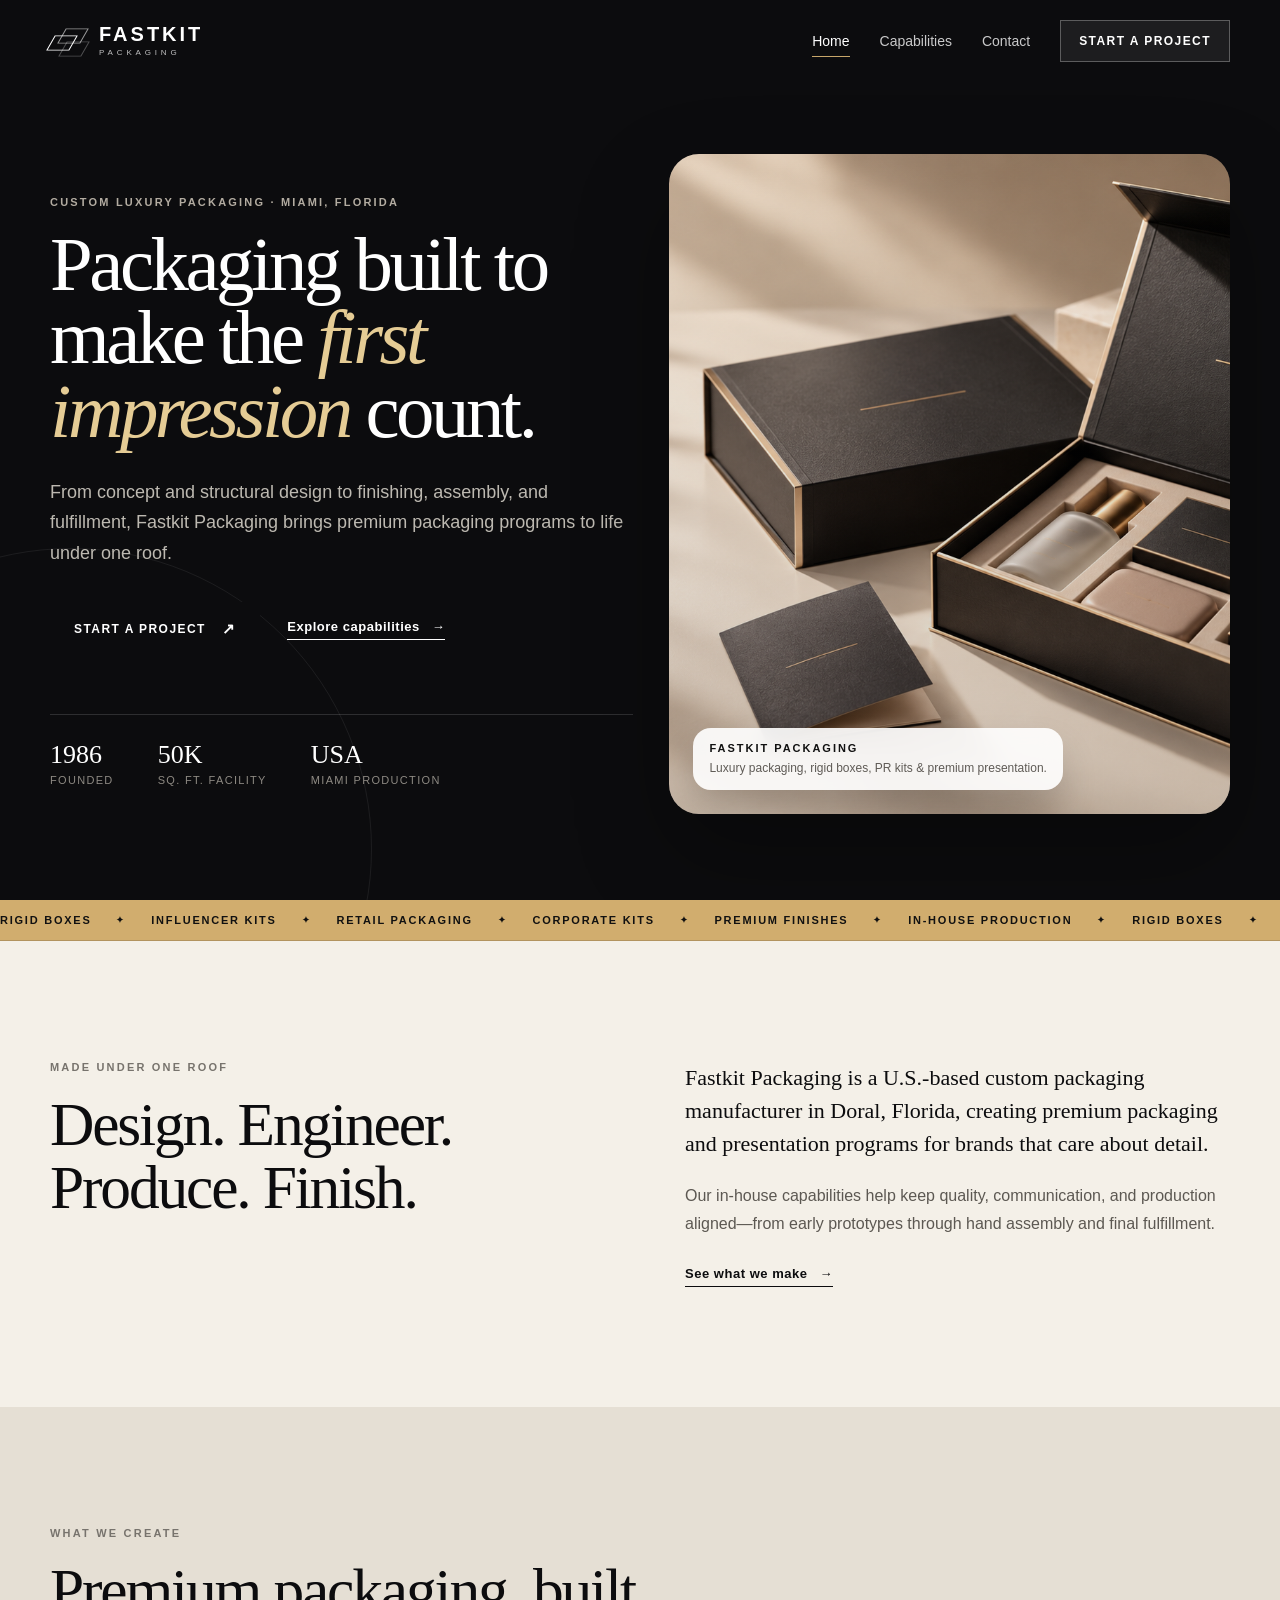
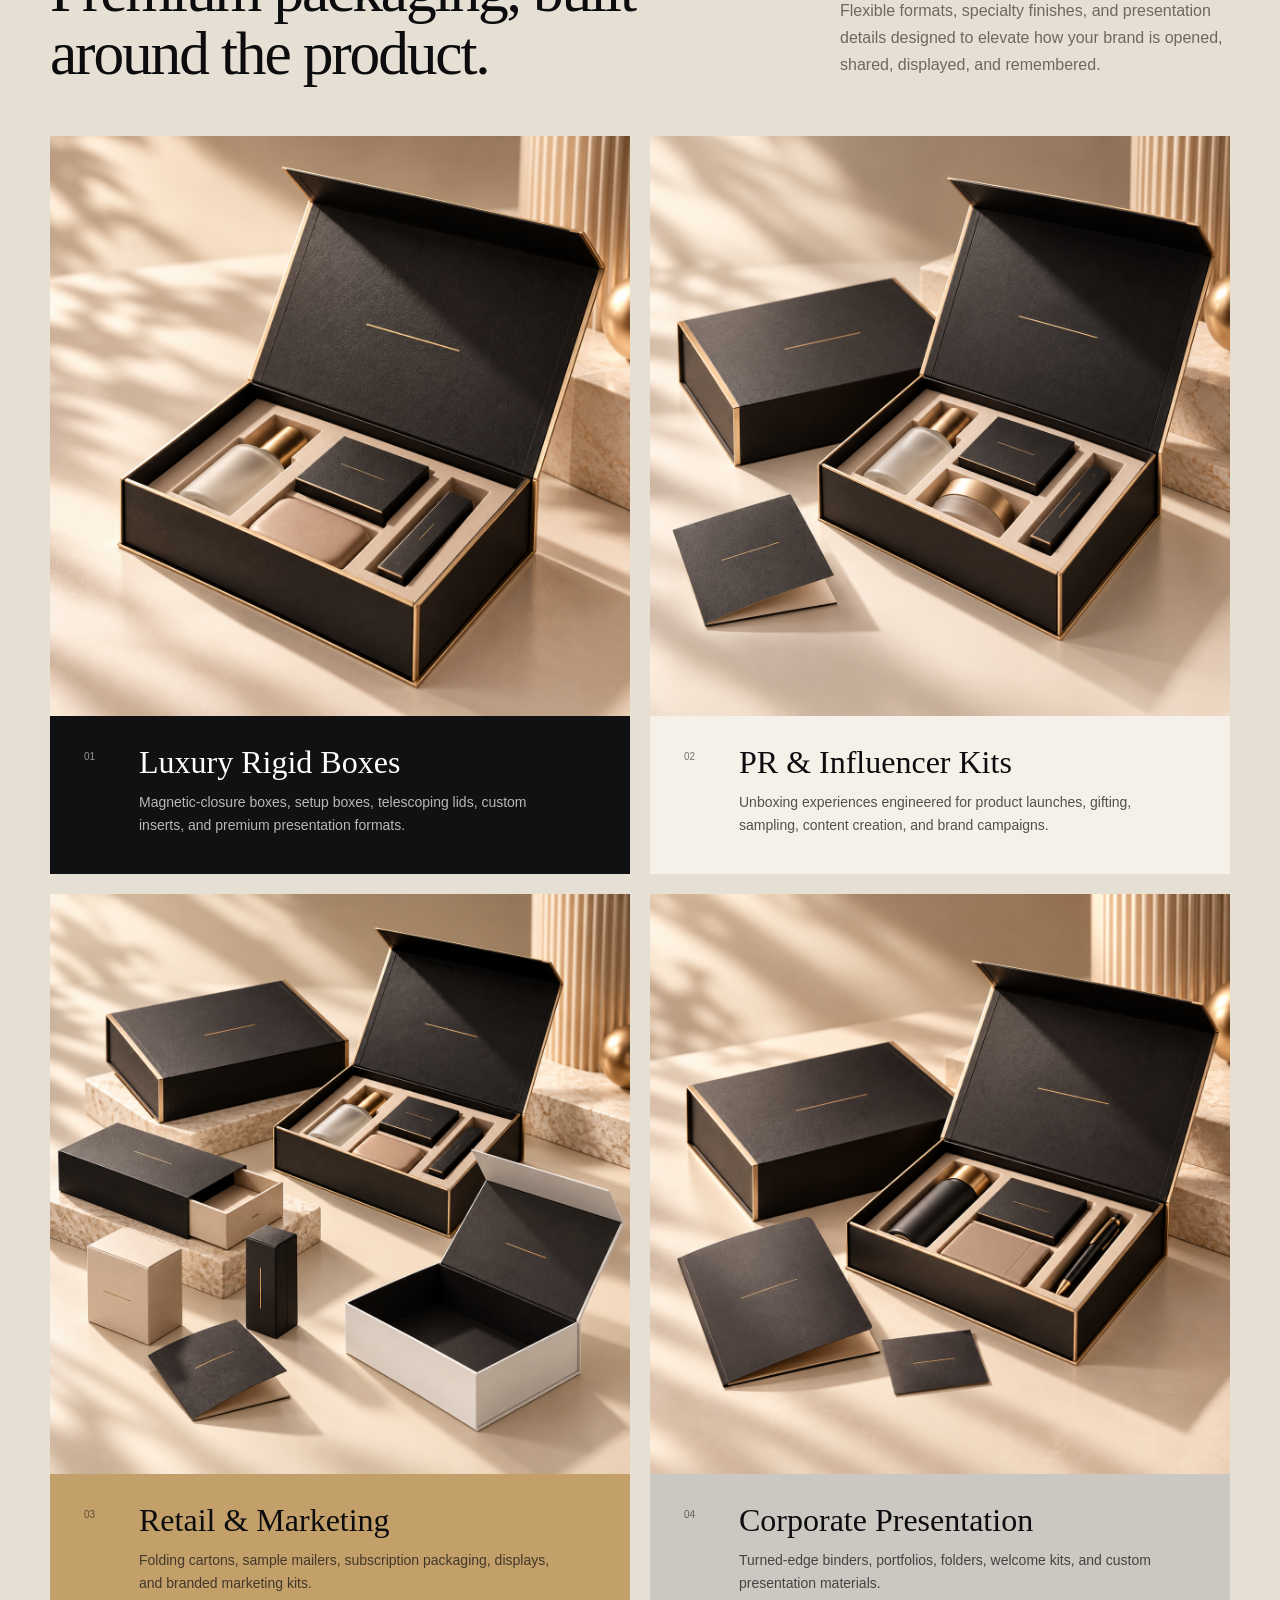
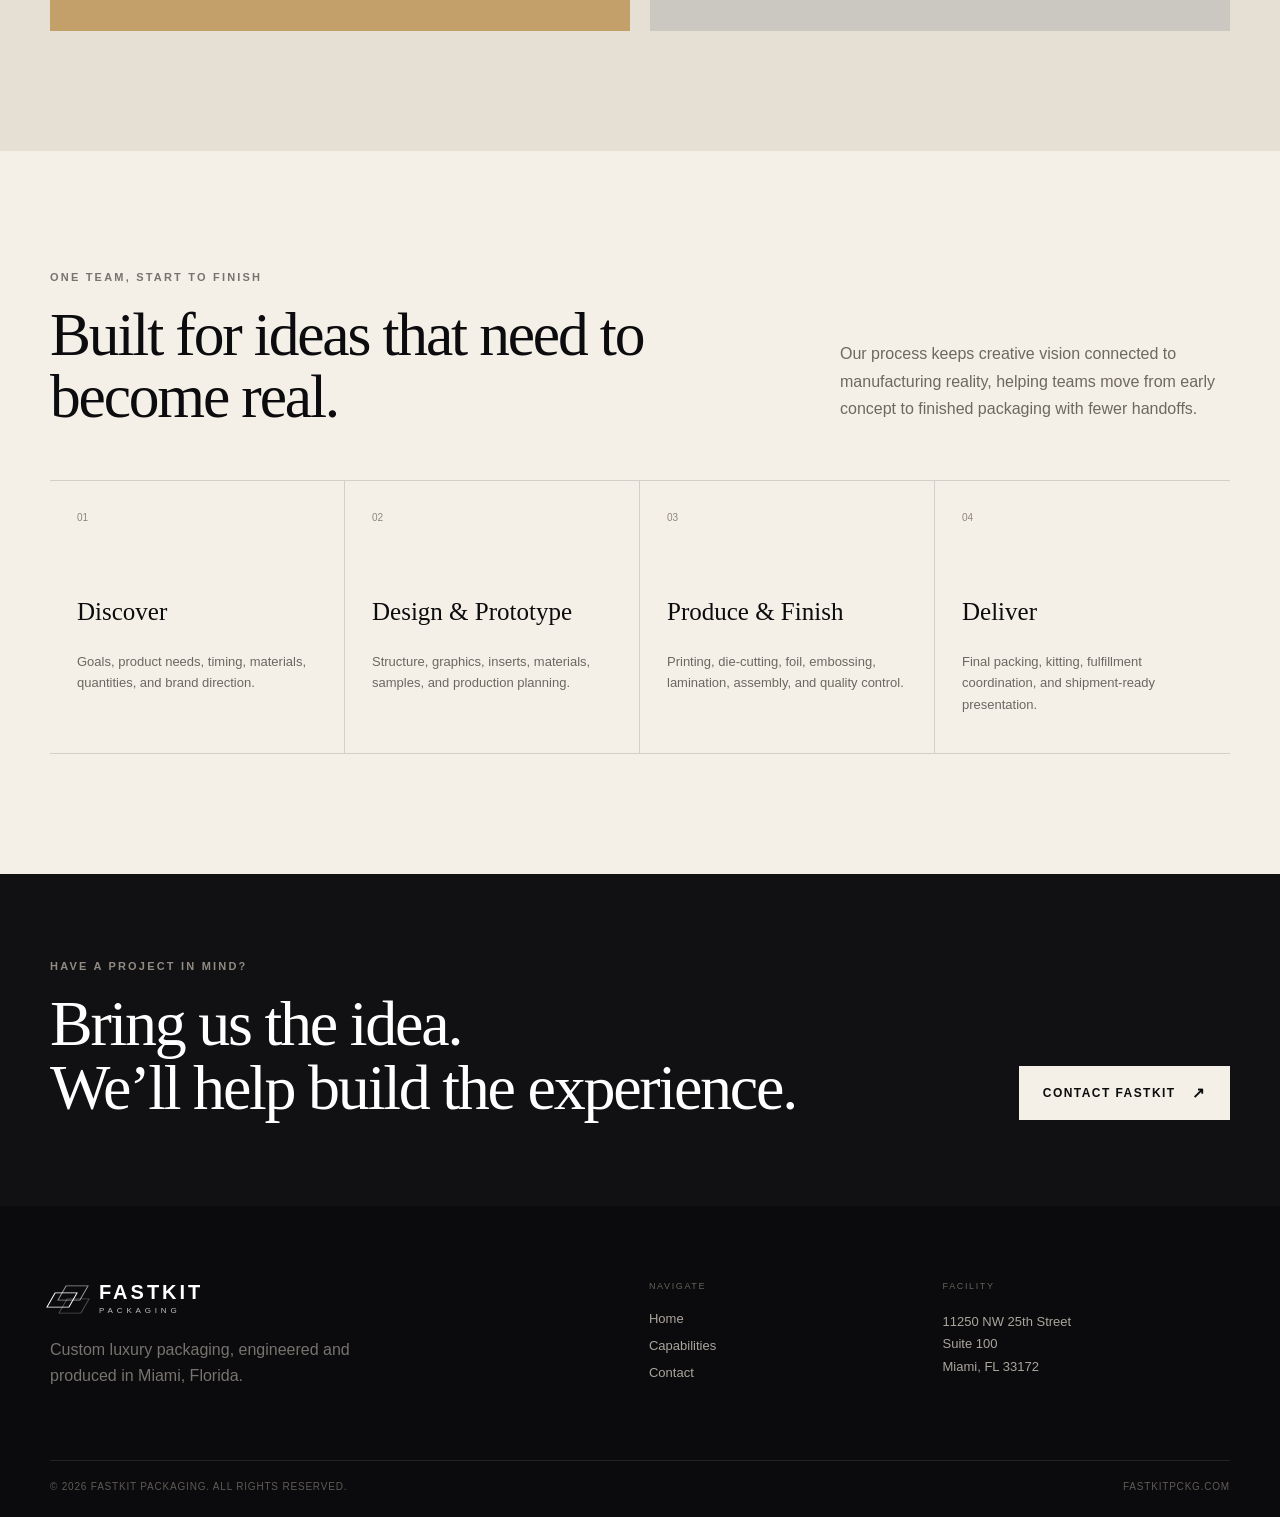
==== commit 785af44f: "Add files via upload" ====
--- a/index.html
+++ b/index.html
@@ -172,7 +172,7 @@
 
         <div class="hero-art reveal reveal-delay" aria-label="Luxury packaging photography">
           <div class="hero-photo-wrap">
-            <img class="hero-photo" src="assets/images/hero-packaging.png" alt="Premium Fastkit luxury packaging presentation with rigid boxes and inserts" />
+            <img class="hero-photo" src="hero-packaging.png" alt="Premium Fastkit luxury packaging presentation with rigid boxes and inserts" />
             <div class="hero-image-badge"><strong>Fastkit Packaging</strong><span>Luxury packaging, rigid boxes, PR kits & premium presentation.</span></div>
           </div>
         </div>
@@ -208,19 +208,19 @@
         </div>
         <div class="product-grid">
           <article class="product-card dark reveal">
-            <div class="product-visual visual-rigid"><img class="product-photo" src="assets/images/rigid-box.png" alt="Luxury rigid box packaging" /></div>
+            <div class="product-visual visual-rigid"><img class="product-photo" src="rigid-box.png" alt="Luxury rigid box packaging" /></div>
             <div class="card-copy"><span class="card-num">01</span><h3>Luxury Rigid Boxes</h3><p>Magnetic-closure boxes, setup boxes, telescoping lids, custom inserts, and premium presentation formats.</p></div>
           </article>
           <article class="product-card light reveal reveal-delay">
-            <div class="product-visual visual-kit"><img class="product-photo" src="assets/images/pr-kit.png" alt="PR and influencer packaging kit" /></div>
+            <div class="product-visual visual-kit"><img class="product-photo" src="pr-kit.png" alt="PR and influencer packaging kit" /></div>
             <div class="card-copy"><span class="card-num">02</span><h3>PR & Influencer Kits</h3><p>Unboxing experiences engineered for product launches, gifting, sampling, content creation, and brand campaigns.</p></div>
           </article>
           <article class="product-card warm reveal">
-            <div class="product-visual visual-retail"><img class="product-photo" src="assets/images/retail-packaging.png" alt="Retail and marketing packaging collection" /></div>
+            <div class="product-visual visual-retail"><img class="product-photo" src="retail-packaging.png" alt="Retail and marketing packaging collection" /></div>
             <div class="card-copy"><span class="card-num">03</span><h3>Retail & Marketing</h3><p>Folding cartons, sample mailers, subscription packaging, displays, and branded marketing kits.</p></div>
           </article>
           <article class="product-card stone reveal reveal-delay">
-            <div class="product-visual visual-corp"><img class="product-photo" src="assets/images/corporate-kit.png" alt="Corporate presentation packaging kit" /></div>
+            <div class="product-visual visual-corp"><img class="product-photo" src="corporate-kit.png" alt="Corporate presentation packaging kit" /></div>
             <div class="card-copy"><span class="card-num">04</span><h3>Corporate Presentation</h3><p>Turned-edge binders, portfolios, folders, welcome kits, and custom presentation materials.</p></div>
           </article>
         </div>
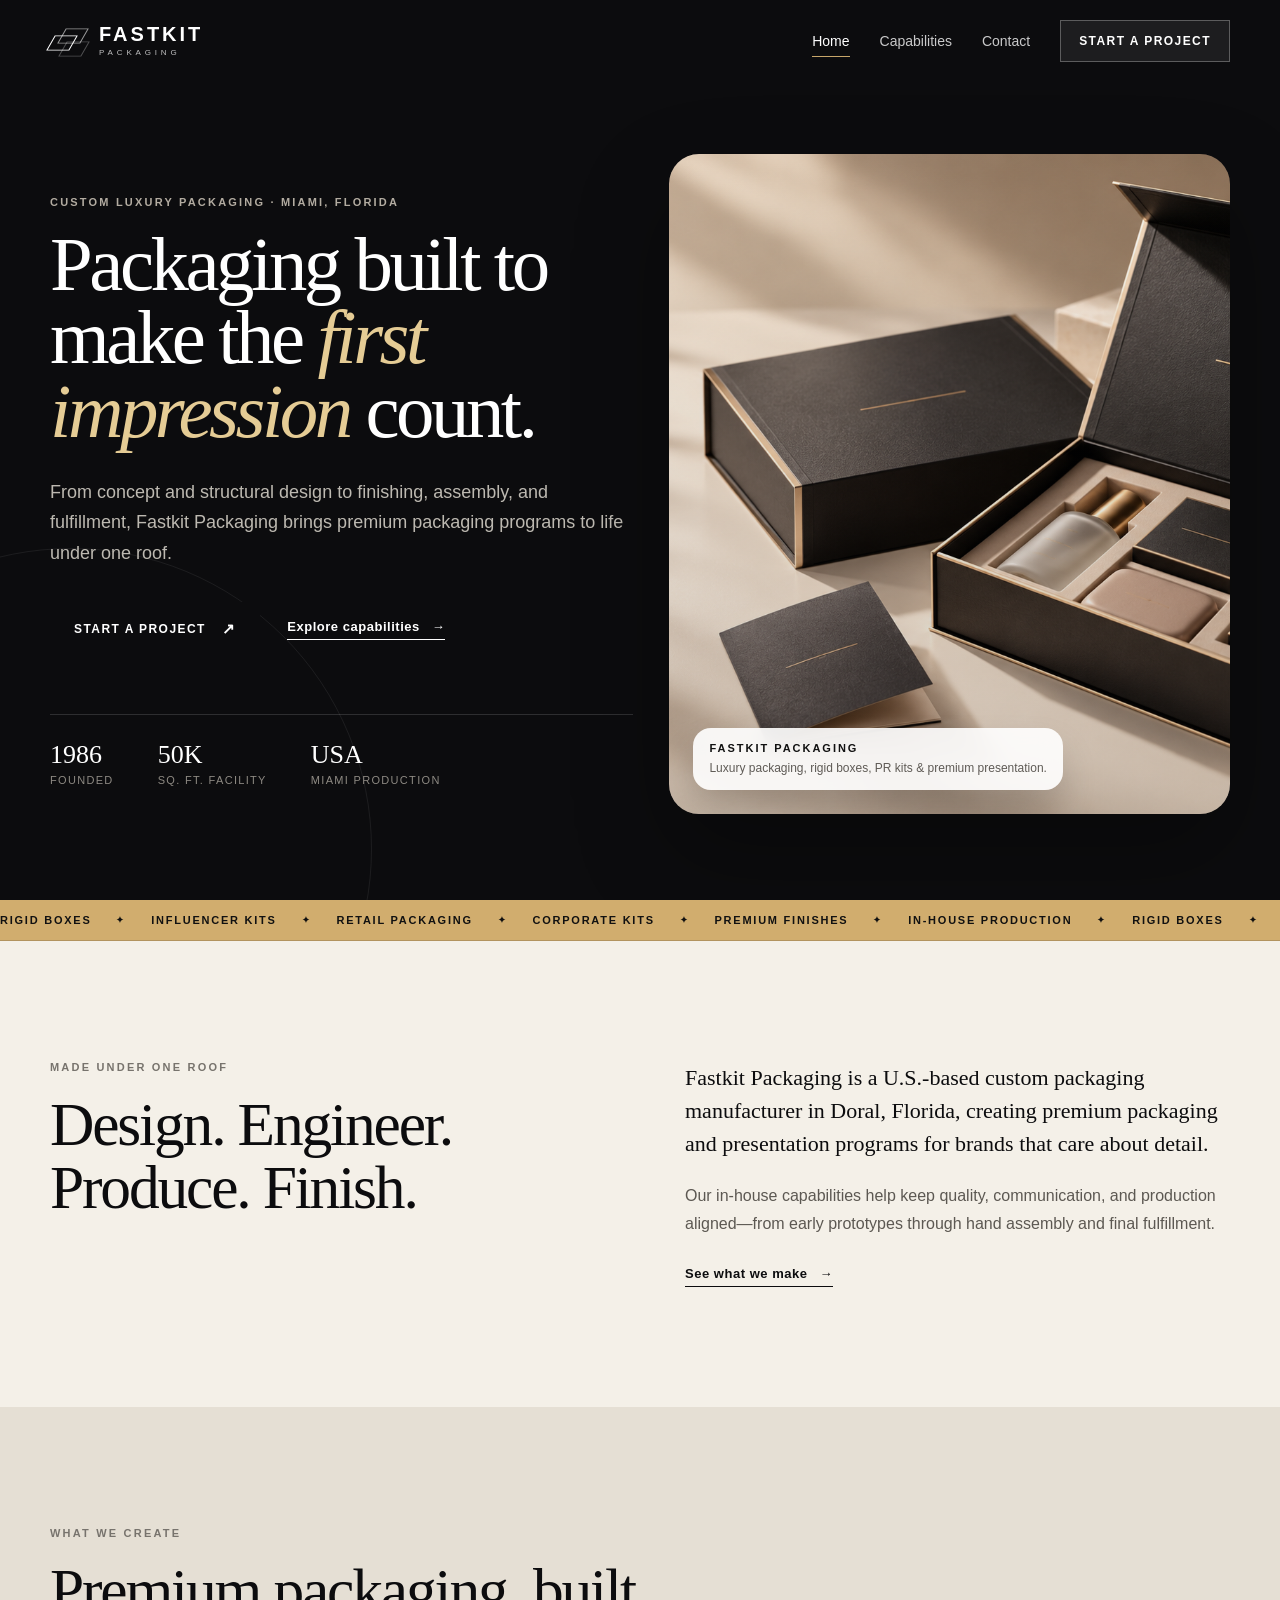
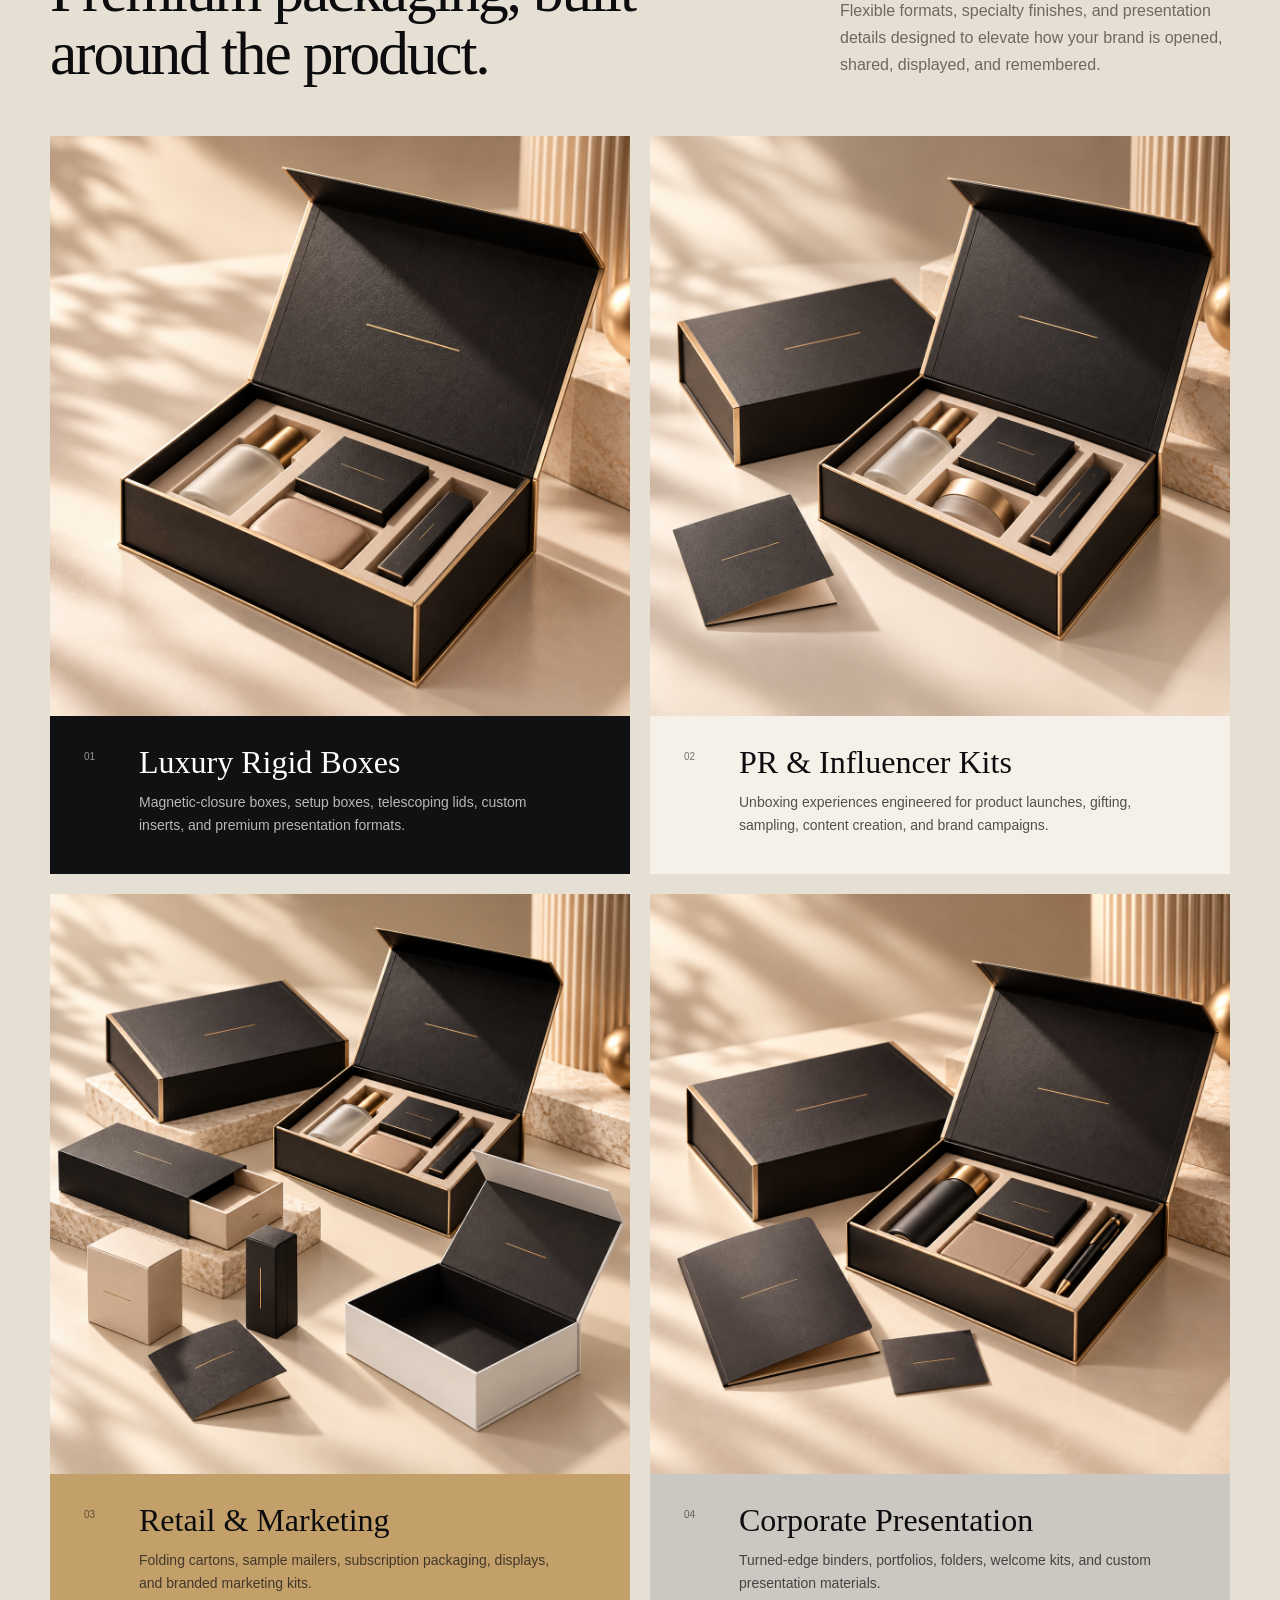
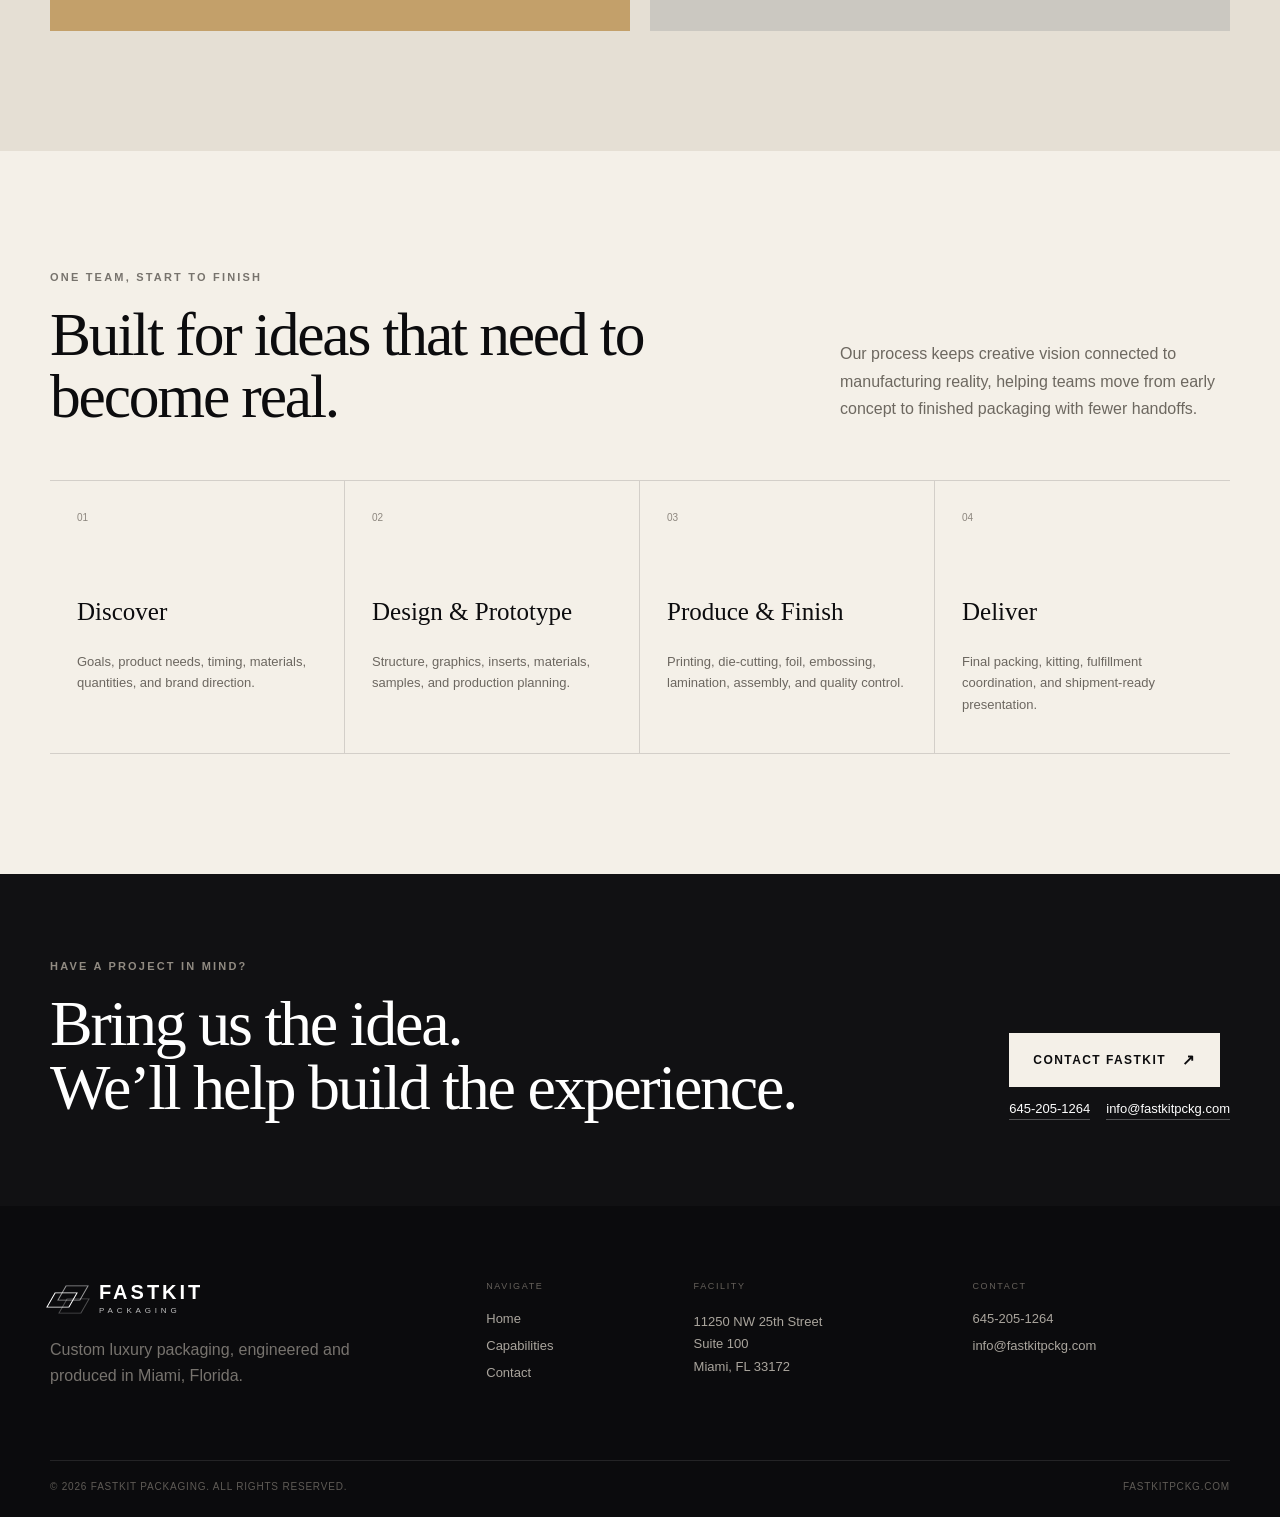
==== commit ce5ce860: "Add files via upload" ====
--- a/index.html
+++ b/index.html
@@ -104,7 +104,7 @@
 .process-grid{display:grid;grid-template-columns:repeat(4,1fr);border-top:1px solid var(--line);border-bottom:1px solid var(--line)}
 .process-item{padding:31px 27px 38px;border-right:1px solid var(--line)}.process-item:last-child{border-right:0}.process-item>span{display:block;font-size:10px;color:#8d877f;margin-bottom:75px}.process-item h3{font-family:var(--serif);font-size:25px;font-weight:400}.process-item p{font-size:13px;line-height:1.65;color:#6c6760;margin:0}
 .cta-section{background:#111113;color:#fff;padding:86px 0}.cta-inner{display:flex;align-items:end;justify-content:space-between;gap:40px}.cta-inner .eyebrow{color:#918b82}.cta-inner h2{font-family:var(--serif);font-size:clamp(44px,5vw,70px);font-weight:400;line-height:1;letter-spacing:-.035em;margin:0}
-.site-footer{background:#0b0b0d;color:#fff;padding:75px 0 25px}.footer-grid{display:grid;grid-template-columns:1.5fr .65fr .8fr;gap:60px}.brand-footer{margin-bottom:22px}.footer-grid>div:first-child>p{color:#77736e;line-height:1.6;max-width:320px}.footer-grid>div:not(:first-child){display:flex;flex-direction:column;gap:12px;font-size:13px}.footer-grid a:not(.brand){color:#aaa59d}.footer-grid p{color:#aaa59d;line-height:1.7}.footer-label{text-transform:uppercase;letter-spacing:.18em;font-size:9px;color:#66615b;margin-bottom:8px}.footer-bottom{border-top:1px solid rgba(255,255,255,.1);margin-top:55px;padding-top:20px;display:flex;justify-content:space-between;color:#5f5b56;font-size:10px;letter-spacing:.08em;text-transform:uppercase}
+.site-footer{background:#0b0b0d;color:#fff;padding:75px 0 25px}.footer-grid{display:grid;grid-template-columns:1.35fr .55fr .8fr .9fr;gap:50px}.brand-footer{margin-bottom:22px}.footer-grid>div:first-child>p{color:#77736e;line-height:1.6;max-width:320px}.footer-grid>div:not(:first-child){display:flex;flex-direction:column;gap:12px;font-size:13px}.footer-grid a:not(.brand){color:#aaa59d}.footer-grid p{color:#aaa59d;line-height:1.7}.footer-label{text-transform:uppercase;letter-spacing:.18em;font-size:9px;color:#66615b;margin-bottom:8px}.footer-bottom{border-top:1px solid rgba(255,255,255,.1);margin-top:55px;padding-top:20px;display:flex;justify-content:space-between;color:#5f5b56;font-size:10px;letter-spacing:.08em;text-transform:uppercase}
 .page-hero{background:var(--ink);color:#fff;padding:195px 0 110px}.page-hero-grid{display:grid;grid-template-columns:1.25fr .75fr;gap:75px;align-items:end}.page-hero h1{font-size:clamp(58px,7vw,94px);margin:0}.page-hero .lead{font-family:var(--serif);font-size:24px;line-height:1.48;color:#bcb7ae;margin:0 0 7px}
 .capability-feature{background:#d8c5a0;padding:90px 0}.capability-feature-grid{display:grid;grid-template-columns:1fr 1fr;gap:85px;align-items:center}.capability-art{min-height:520px;display:grid;place-items:center}.machine-card{width:380px;height:430px;background:#121214;color:#fff;box-shadow:var(--shadow);padding:35px;position:relative;display:flex;flex-direction:column;justify-content:flex-end}.machine-label{position:absolute;top:28px;left:30px;font-size:9px;letter-spacing:.2em;color:#aba49a}.machine-lines{position:absolute;top:80px;left:35px;right:35px;height:190px;background:repeating-linear-gradient(90deg,transparent 0 21px,rgba(255,255,255,.08) 21px 22px),repeating-linear-gradient(0deg,transparent 0 21px,rgba(255,255,255,.08) 21px 22px)}.machine-card strong{font-family:var(--serif);font-size:78px;font-weight:400;line-height:.9;color:#e3c98e}.machine-card small{font-size:9px;letter-spacing:.25em;color:#8f8a83;margin-top:13px}.feature-copy p:not(.eyebrow){line-height:1.75;color:#403d38;font-size:16px}.feature-copy h2{margin-bottom:28px}.feature-stats{display:grid;grid-template-columns:1fr 1fr;gap:20px;border-top:1px solid rgba(0,0,0,.2);margin-top:35px;padding-top:24px}.feature-stats div{display:flex;gap:14px;align-items:flex-end}.feature-stats strong{font-family:var(--serif);font-size:34px;font-weight:400}.feature-stats span{font-size:11px;max-width:120px;color:#5f5951;line-height:1.4}
 .capability-list-section{background:#f3efe7}.capability-list{border-top:1px solid var(--line)}.cap-row{display:grid;grid-template-columns:55px 1fr auto;gap:30px;align-items:center;border-bottom:1px solid var(--line);padding:28px 4px}.cap-index{font-size:10px;color:#8b857d}.cap-row h3{font-family:var(--serif);font-size:28px;font-weight:400;margin:0 0 7px}.cap-row p{font-size:14px;line-height:1.6;color:#6d6861;margin:0;max-width:690px}.cap-tag{font-size:9px;text-transform:uppercase;letter-spacing:.15em;border:1px solid var(--line);padding:8px 11px;border-radius:30px;color:#6a655e}
@@ -132,9 +132,22 @@
 
 .hero-photo-wrap{position:relative;border-radius:30px;overflow:hidden;box-shadow:0 40px 95px rgba(0,0,0,.30);background:#151517}.hero-photo{width:100%;height:660px;object-fit:cover;display:block}.hero-photo-wrap:after{content:"";position:absolute;inset:0;background:linear-gradient(180deg,rgba(12,12,14,.04),rgba(12,12,14,.18))}.hero-image-badge{position:absolute;left:24px;bottom:24px;z-index:2;background:rgba(255,255,255,.9);backdrop-filter:blur(10px);padding:14px 16px;border-radius:18px;color:#111;box-shadow:0 20px 35px rgba(0,0,0,.15)}.hero-image-badge strong{display:block;font-size:11px;letter-spacing:.18em;text-transform:uppercase;margin-bottom:4px}.hero-image-badge span{font-size:12px;color:#5f5b56}.product-visual{padding:0;min-height:355px}.product-visual:before{display:none}.product-photo{width:100%;height:100%;min-height:355px;object-fit:cover;display:block;transition:transform .45s ease}.product-card:hover .product-photo{transform:scale(1.03)}.capability-photo-card,.contact-image-card{position:relative;overflow:hidden;border-radius:28px;box-shadow:0 30px 80px rgba(0,0,0,.18);background:#fff}.capability-photo-card img,.contact-image-card img{width:100%;height:100%;display:block;object-fit:cover}.capability-photo-card{width:min(100%,470px);aspect-ratio:5/6}.contact-image-card{margin-top:34px;aspect-ratio:4/3}.contact-image-card:after{content:"";position:absolute;inset:auto 18px 18px 18px;background:rgba(12,12,14,.78);color:#fff;border-radius:18px;padding:16px 18px 15px;display:block}.contact-image-card .image-caption{position:absolute;left:18px;bottom:18px;right:18px;z-index:2;background:rgba(12,12,14,.78);color:#fff;border-radius:18px;padding:15px 18px}.contact-image-card .image-caption strong{display:block;text-transform:uppercase;letter-spacing:.18em;font-size:10px;margin-bottom:6px}.contact-image-card .image-caption span{display:block;font-size:13px;line-height:1.5;color:#d6d1c9}@media(max-width:900px){.hero-photo{height:500px}.capability-photo-card{width:100%;max-width:none}}@media(max-width:620px){.hero-photo{height:360px}.product-photo{min-height:280px}}
 
+
+/* Contact information block */
+.cta-actions{display:flex;flex-direction:column;align-items:flex-start;gap:14px}
+.cta-contact{display:flex;flex-wrap:wrap;gap:8px 16px;align-items:center;font-size:13px;color:#bdb8af}
+.cta-contact a{color:#fff;border-bottom:1px solid rgba(255,255,255,.28);padding-bottom:3px}
+.cta-contact a:hover{border-color:var(--gold);color:var(--gold-2)}
+.contact-direct{border:1px solid rgba(0,0,0,.18);background:rgba(255,255,255,.2);padding:22px 24px;margin-top:30px}
+.contact-direct>span{display:block;font-size:9px;text-transform:uppercase;letter-spacing:.16em;font-weight:700;margin-bottom:13px}
+.contact-direct-links{display:flex;flex-direction:column;gap:8px;font-family:var(--serif);font-size:20px;line-height:1.35}
+.contact-direct-links a{color:inherit;text-decoration:none}
+.contact-direct-links a:hover{text-decoration:underline;text-underline-offset:4px}
+
 </style>
   <title>Fastkit Packaging | Custom Luxury Packaging Made in Miami</title>
 </head>
+<!-- FASTKIT CONTACT UPDATE 2026-09-29 -->
 <body>
   <header class="site-header" data-header>
     <div class="container nav-wrap">
@@ -245,7 +258,7 @@
     <section class="cta-section">
       <div class="container cta-inner reveal">
         <div><p class="eyebrow">Have a project in mind?</p><h2>Bring us the idea.<br />We’ll help build the experience.</h2></div>
-        <a class="btn btn-light" href="contact.html">Contact Fastkit <span>↗</span></a>
+        <div class="cta-actions"><a class="btn btn-light" href="contact.html">Contact Fastkit <span>↗</span></a><div class="cta-contact"><a href="tel:+16452051264">645-205-1264</a><a href="mailto:info@fastkitpckg.com">info@fastkitpckg.com</a></div></div>
       </div>
     </section>
   </main>
@@ -257,7 +270,7 @@
         <p>Custom luxury packaging, engineered and produced in Miami, Florida.</p>
       </div>
       <div><span class="footer-label">Navigate</span><a href="index.html">Home</a><a href="capabilities.html">Capabilities</a><a href="contact.html">Contact</a></div>
-      <div><span class="footer-label">Facility</span><p>11250 NW 25th Street<br />Suite 100<br />Miami, FL 33172</p></div>
+      <div><span class="footer-label">Facility</span><p>11250 NW 25th Street<br />Suite 100<br />Miami, FL 33172</p></div><div><span class="footer-label">Contact</span><a href="tel:+16452051264">645-205-1264</a><a href="mailto:info@fastkitpckg.com">info@fastkitpckg.com</a></div>
     </div>
     <div class="container footer-bottom"><span>© <span data-year></span> Fastkit Packaging. All rights reserved.</span><span>fastkitpckg.com</span></div>
   </footer>
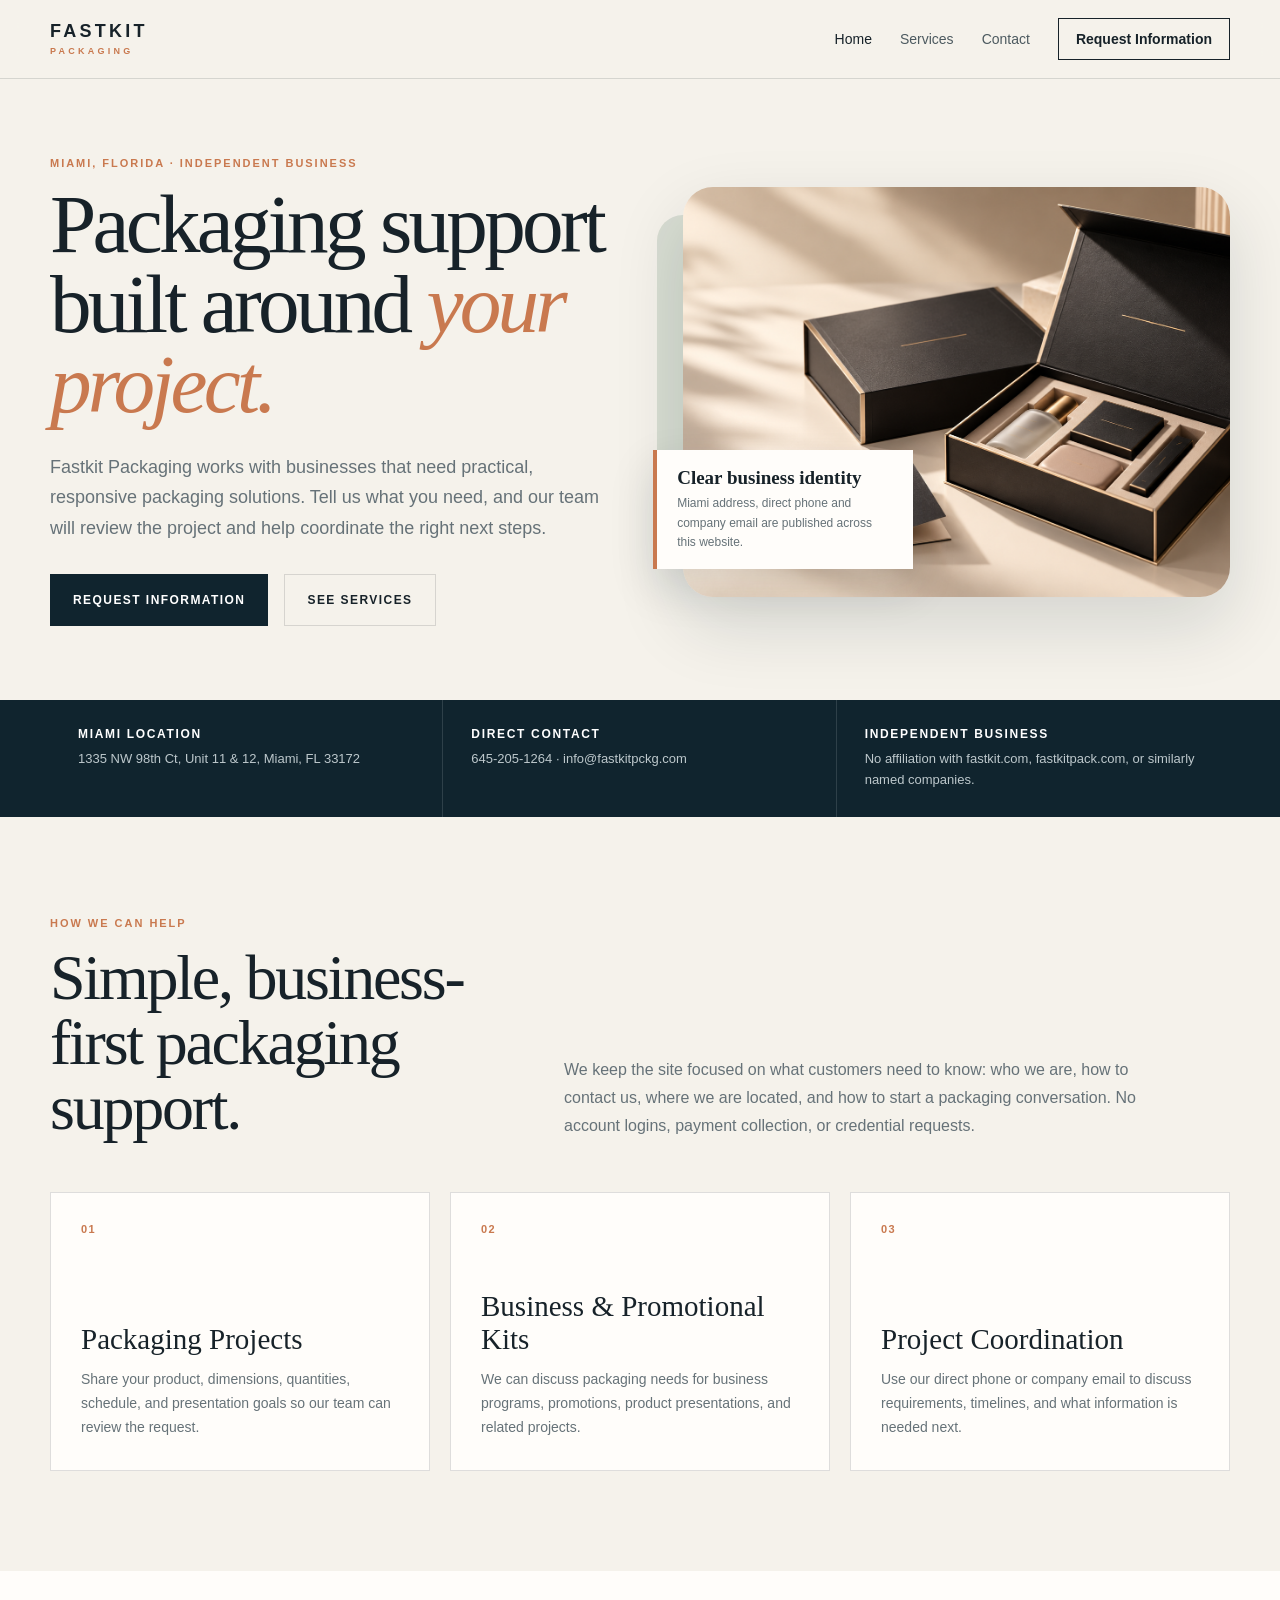
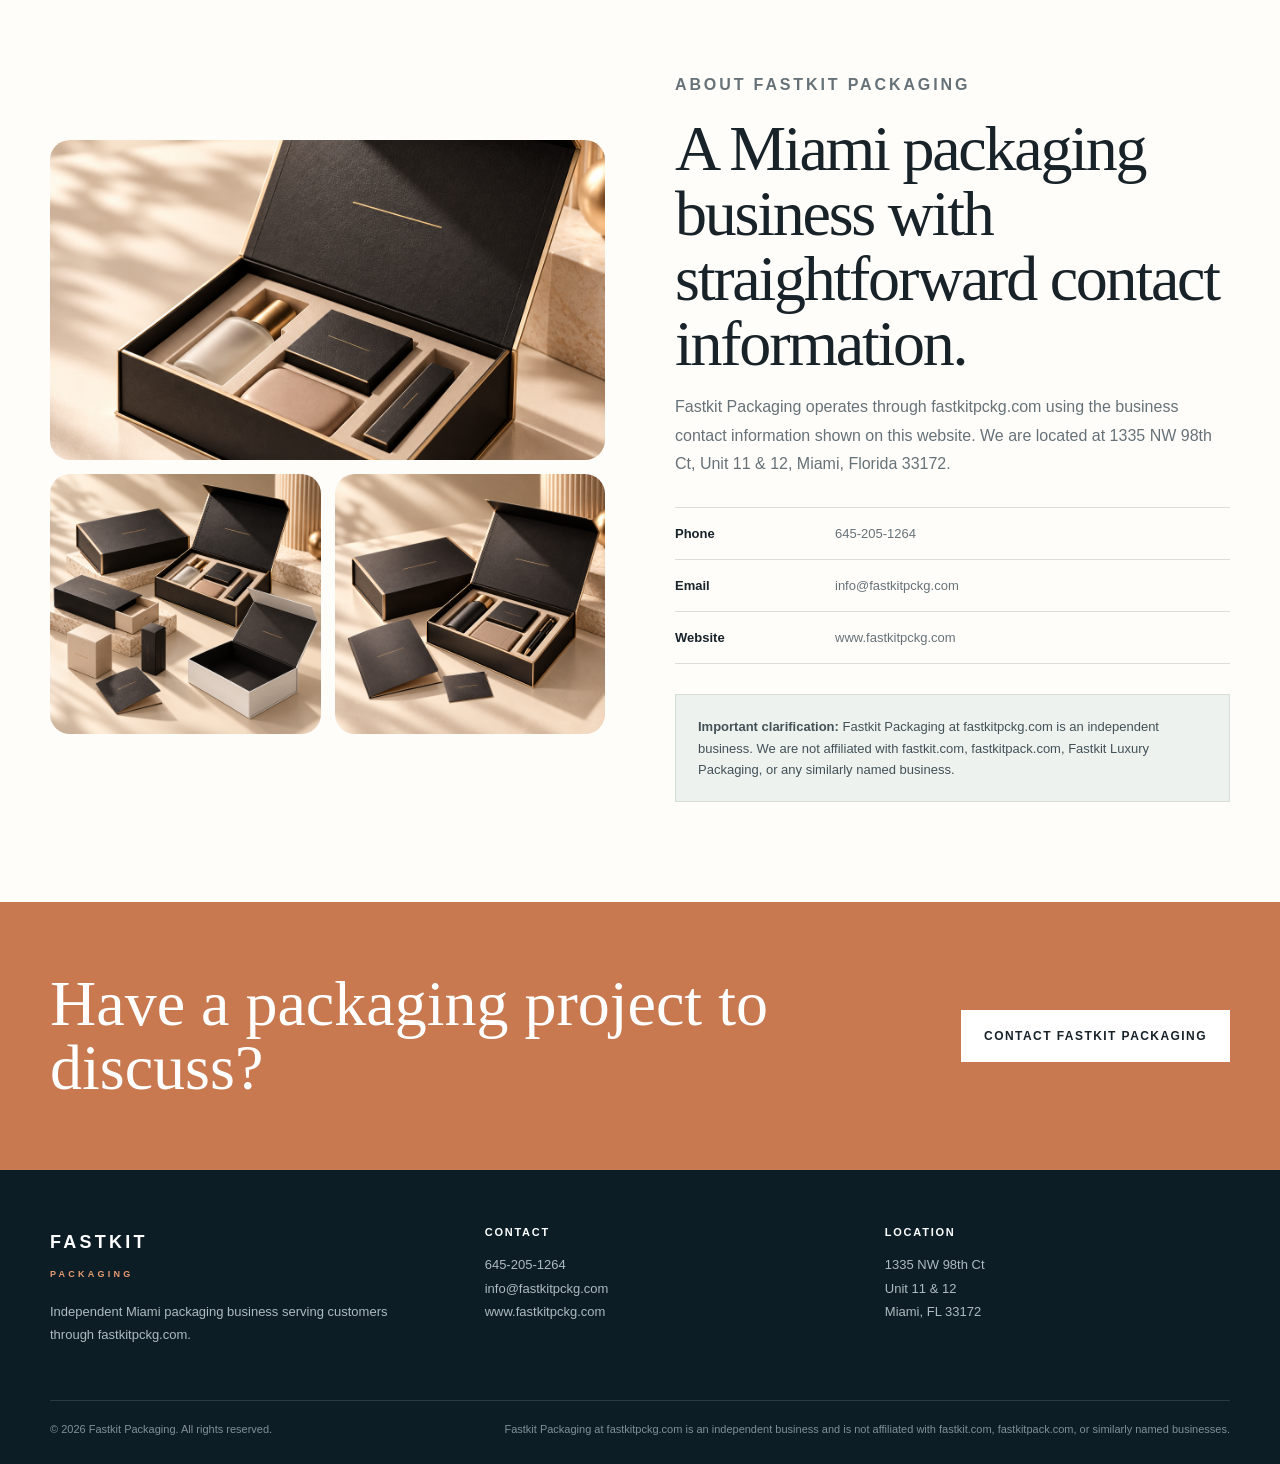
==== commit f72895a8: "Add files via upload" ====
--- a/index.html
+++ b/index.html
@@ -1,349 +1,113 @@
-<!doctype html>
-<html lang="en">
-<head>
-  <meta charset="utf-8" />
-  <meta name="viewport" content="width=device-width, initial-scale=1" />
-  <meta name="description" content="Fastkit Packaging creates custom luxury packaging, rigid boxes, influencer kits, retail packaging, and premium corporate presentation solutions in Miami, Florida." />
-  <meta name="theme-color" content="#0d0d0f" />
-  <link rel="canonical" href="https://fastkitpckg.com/" />
-    <style>
+<!doctype html><html lang="en"><head><meta charset="utf-8"><meta name="viewport" content="width=device-width,initial-scale=1"><meta name="description" content="Fastkit Packaging is an independent Miami packaging business at 1335 NW 98th Ct, Unit 11 & 12, Miami, FL 33172."><meta name="theme-color" content="#10242e"><link rel="canonical" href="https://fastkitpckg.com/"><title>Fastkit Packaging | Miami Packaging Solutions</title><style>
 :root{
-  --ink:#0c0c0e;
-  --ink-2:#171719;
-  --paper:#f4f0e8;
-  --paper-2:#e9e3d9;
+  --ink:#172229;
+  --navy:#10242e;
+  --navy2:#183743;
+  --cream:#f5f2eb;
+  --paper:#fffdfa;
+  --mist:#e8ece8;
+  --sage:#9caf9e;
+  --rust:#c9794f;
+  --muted:#667278;
+  --line:rgba(23,34,41,.14);
   --white:#fff;
-  --muted:#77736d;
-  --line:rgba(12,12,14,.14);
-  --gold:#c7a66a;
-  --gold-2:#e5cc95;
+  --shadow:0 28px 70px rgba(16,36,46,.14);
   --radius:26px;
-  --shadow:0 30px 80px rgba(0,0,0,.14);
-  --serif:Georgia,"Times New Roman",serif;
-  --sans:Inter,ui-sans-serif,-apple-system,BlinkMacSystemFont,"Segoe UI",Helvetica,Arial,sans-serif;
+  --serif:Georgia,'Times New Roman',serif;
+  --sans:Inter,ui-sans-serif,-apple-system,BlinkMacSystemFont,'Segoe UI',Arial,sans-serif;
 }
 *{box-sizing:border-box}
 html{scroll-behavior:smooth}
-body{margin:0;background:var(--paper);color:var(--ink);font-family:var(--sans);-webkit-font-smoothing:antialiased}
+body{margin:0;background:var(--cream);color:var(--ink);font-family:var(--sans);-webkit-font-smoothing:antialiased}
 a{color:inherit;text-decoration:none}
-img{max-width:100%;display:block}
-button,input,select,textarea{font:inherit}
-button{cursor:pointer}
+img{display:block;max-width:100%}
+button,input,textarea,select{font:inherit}
 .container{width:min(1180px,calc(100% - 48px));margin:0 auto}
-.site-header{position:fixed;inset:0 0 auto 0;z-index:100;padding:20px 0;transition:.3s ease;color:#fff}
-.site-header.scrolled{background:rgba(12,12,14,.94);backdrop-filter:blur(16px);padding:12px 0;border-bottom:1px solid rgba(255,255,255,.08)}
-.nav-wrap{display:flex;align-items:center;justify-content:space-between}
-.brand{display:inline-flex;align-items:center;gap:13px;letter-spacing:.04em}
-.brand-mark{position:relative;width:36px;height:34px;display:inline-block}
-.brand-mark i{position:absolute;display:block;border:1.5px solid currentColor;width:20px;height:20px;transform:rotate(30deg) skewY(-30deg) scaleY(.86)}
-.brand-mark i:nth-child(1){left:2px;top:9px}
-.brand-mark i:nth-child(2){left:13px;top:2px;opacity:.58}
-.brand-mark i:nth-child(3){left:14px;top:15px;opacity:.28}
-.brand-copy{display:flex;flex-direction:column;line-height:.9}
-.brand-copy strong{font-size:20px;letter-spacing:.15em;font-weight:700}
-.brand-copy small{font-size:8px;letter-spacing:.48em;margin-top:6px;opacity:.74}
-.nav{display:flex;align-items:center;gap:30px;font-size:14px}
-.nav>a:not(.btn){position:relative;color:rgba(255,255,255,.78);transition:.25s}
-.nav>a:not(.btn):hover,.nav>a.active{color:#fff}
-.nav>a.active:after{content:"";position:absolute;left:0;right:0;bottom:-8px;height:1px;background:var(--gold)}
-.nav-toggle{display:none;background:none;border:0;color:#fff;width:40px;height:40px;position:relative}
-.nav-toggle span{position:absolute;left:8px;width:24px;height:1px;background:currentColor;transition:.25s}
-.nav-toggle span:first-child{top:15px}.nav-toggle span:last-child{top:24px}
-.btn{display:inline-flex;align-items:center;justify-content:center;gap:16px;min-height:54px;padding:0 23px;border:1px solid var(--ink);background:var(--ink);color:#fff;text-transform:uppercase;font-size:12px;letter-spacing:.12em;font-weight:700;transition:.25s ease}
-.btn:hover{transform:translateY(-2px);background:#28282b;border-color:#28282b}
-.btn span{font-size:15px}
-.btn-small{min-height:42px;padding:0 18px;border-color:rgba(255,255,255,.28);background:rgba(255,255,255,.07)}
-.btn-light{background:var(--paper);border-color:var(--paper);color:var(--ink)}
-.btn-light:hover{background:#fff;border-color:#fff}
-.eyebrow{margin:0 0 20px;text-transform:uppercase;font-size:11px;letter-spacing:.2em;font-weight:700;color:var(--muted)}
-.text-link{display:inline-flex;gap:12px;align-items:center;border-bottom:1px solid currentColor;padding-bottom:5px;font-size:13px;font-weight:700;letter-spacing:.04em}
-.text-link span{transition:.2s}.text-link:hover span{transform:translateX(4px)}
-.hero{min-height:100vh;background:var(--ink);color:#fff;display:flex;align-items:center;overflow:hidden;position:relative;padding:125px 0 58px}
-.hero:before{content:"";position:absolute;width:600px;height:600px;border:1px solid rgba(255,255,255,.07);border-radius:50%;left:-230px;bottom:-250px}
-.hero-grid{display:grid;grid-template-columns:1.02fr .98fr;gap:36px;align-items:center;position:relative;z-index:2}
-.hero-copy{padding:35px 0 20px}
-.hero .eyebrow,.page-hero .eyebrow{color:#b3aca1}
-h1,h2,h3,p{margin-top:0}
-h1{font-family:var(--serif);font-size:clamp(54px,6vw,88px);font-weight:400;line-height:.96;letter-spacing:-.045em;margin:0 0 28px}
-h1 em,h2 em{font-weight:400;color:var(--gold-2)}
-.hero-text{max-width:650px;color:#bdb9b1;font-size:18px;line-height:1.7;margin-bottom:34px}
-.hero-actions{display:flex;align-items:center;gap:27px;margin-bottom:58px}
-.hero .text-link{color:#fff}
-.proof-row{display:flex;gap:44px;border-top:1px solid rgba(255,255,255,.14);padding-top:25px;max-width:600px}
-.proof-row div{display:flex;flex-direction:column;gap:4px}.proof-row strong{font-family:var(--serif);font-size:26px;font-weight:400}.proof-row span{font-size:11px;color:#8e8a83;text-transform:uppercase;letter-spacing:.12em}
-.hero-art{min-height:660px;position:relative;display:flex;align-items:center;justify-content:center}
-.glow{position:absolute;width:520px;height:520px;border-radius:50%;background:radial-gradient(circle,rgba(199,166,106,.19),rgba(199,166,106,0) 67%)}
-.box-scene{position:relative;width:480px;height:480px;transform:rotate(-4deg)}
-.box{position:absolute;display:flex;flex-direction:column;align-items:center;justify-content:center;box-shadow:0 45px 70px rgba(0,0,0,.44);letter-spacing:.14em}
-.box-back{width:290px;height:215px;right:0;top:45px;background:#262629;border:1px solid rgba(255,255,255,.13);transform:rotate(12deg);font-size:14px;color:#8b877f}
-.box-main{width:300px;height:300px;left:55px;bottom:15px;background:linear-gradient(145deg,#222225 0%,#0d0d0f 75%);border:1px solid rgba(255,255,255,.12);transform:rotate(-4deg);z-index:2}
-.box-main .foil{font-family:var(--serif);font-size:72px;color:var(--gold);letter-spacing:-.08em}.box-main small{font-size:9px;color:#8d8983;margin-top:18px}
-.box-lid{width:290px;height:165px;left:28px;top:80px;background:#dfd5c5;color:#161618;transform:rotate(-16deg);z-index:3;box-shadow:0 35px 65px rgba(0,0,0,.28)}
-.box-lid span{font-family:var(--serif);font-size:29px;letter-spacing:.23em}.box-lid small{font-size:7px;letter-spacing:.35em;margin-top:8px;color:#68635c}
-.art-caption{position:absolute;bottom:20px;right:0;width:240px;border-top:1px solid rgba(255,255,255,.25);padding-top:13px;display:grid;grid-template-columns:35px 1fr;gap:12px;color:#9e9991}.art-caption span{font-size:10px}.art-caption p{font-size:11px;line-height:1.6;margin:0}
-.marquee{overflow:hidden;background:#d1ad6e;color:#111;padding:14px 0;border-bottom:1px solid rgba(0,0,0,.15)}
-.marquee-track{display:flex;width:max-content;gap:25px;align-items:center;animation:marquee 28s linear infinite;text-transform:uppercase;font-size:11px;letter-spacing:.16em;font-weight:800}.marquee-track i{font-style:normal;font-size:9px}
-@keyframes marquee{to{transform:translateX(-50%)}}
-.section{padding:120px 0}
-.intro-section{background:var(--paper)}
-.split{display:grid;grid-template-columns:1fr 1fr;gap:90px;align-items:start}
-.section-title h2,.section-head h2,.feature-copy h2,.contact-aside h2{font-family:var(--serif);font-size:clamp(42px,4.8vw,68px);font-weight:400;line-height:1.02;letter-spacing:-.035em;margin:0}
-.intro-copy{max-width:570px}.intro-copy p{font-size:16px;line-height:1.75;color:#5c5852}.intro-copy .lead{font-size:22px;line-height:1.5;color:var(--ink);font-family:var(--serif)}
-.intro-copy .text-link{margin-top:12px}
-.product-section{background:#e5dfd4}
-.section-head{display:flex;justify-content:space-between;gap:60px;align-items:end;margin-bottom:52px}.section-head>div{max-width:720px}.section-head>p{max-width:390px;line-height:1.7;color:#6d6860;margin-bottom:6px}
-.product-grid{display:grid;grid-template-columns:1fr 1fr;gap:20px}
-.product-card{min-height:560px;display:grid;grid-template-rows:1fr auto;overflow:hidden;position:relative}.product-card.dark{background:#111113;color:#fff}.product-card.light{background:#f5f1e9}.product-card.warm{background:#c3a06a}.product-card.stone{background:#cbc8c1}
-.product-visual{min-height:355px;display:flex;align-items:center;justify-content:center;position:relative;overflow:hidden}.product-visual:before{content:"";position:absolute;width:330px;height:330px;border-radius:50%;border:1px solid currentColor;opacity:.08}
-.card-copy{padding:28px 34px 36px;display:grid;grid-template-columns:45px 1fr;column-gap:10px}.card-num{font-size:10px;opacity:.55;padding-top:7px}.card-copy h3{font-family:var(--serif);font-size:32px;font-weight:400;margin:0 0 10px}.card-copy p{grid-column:2;font-size:14px;line-height:1.65;opacity:.7;max-width:430px;margin:0}
-.mini-box{width:205px;height:205px;background:#f0e5d2;border:1px solid rgba(255,255,255,.2);box-shadow:28px 35px 50px rgba(0,0,0,.38);transform:rotate(-10deg);display:grid;place-items:center;color:#161618}.mini-box:before{content:"";position:absolute;width:190px;height:190px;border:1px solid rgba(12,12,14,.16)}.mini-box span{font-family:var(--serif);font-size:55px;color:#a17c44}
-.kit-base{width:280px;height:190px;background:#1f2022;box-shadow:26px 32px 50px rgba(0,0,0,.17);transform:rotate(8deg);display:flex;align-items:center;justify-content:center;gap:13px;padding:25px}.kit-base:before{content:"FASTKIT";position:absolute;top:18px;left:22px;color:#fff;font-size:8px;letter-spacing:.2em}.kit-base i{width:56px;height:90px;background:#d7c8ae;border-radius:26px 26px 12px 12px}.kit-base i:nth-child(2){height:120px;background:#c5a976}.kit-base i:nth-child(3){height:72px;background:#e8e1d5}
-.retail-stack{position:relative;width:250px;height:230px}.retail-stack i{position:absolute;width:165px;height:130px;background:#f1e8dc;border:1px solid rgba(0,0,0,.12);box-shadow:15px 20px 35px rgba(0,0,0,.16)}.retail-stack i:nth-child(1){left:10px;top:75px;transform:rotate(-8deg)}.retail-stack i:nth-child(2){left:70px;top:40px;background:#1a1a1c;transform:rotate(7deg)}.retail-stack i:nth-child(3){left:38px;top:10px;width:175px;height:95px;background:#d9c8ae;transform:rotate(-4deg)}
-.binder{width:215px;height:275px;background:#3e3c3a;color:#d9c59a;box-shadow:20px 30px 45px rgba(0,0,0,.2);display:grid;place-items:center;transform:rotate(6deg);border-left:12px solid #2d2c2a}.binder span{font-family:var(--serif);font-size:28px;letter-spacing:.2em;transform:rotate(-90deg)}
-.process-section{background:var(--paper)}
-.process-grid{display:grid;grid-template-columns:repeat(4,1fr);border-top:1px solid var(--line);border-bottom:1px solid var(--line)}
-.process-item{padding:31px 27px 38px;border-right:1px solid var(--line)}.process-item:last-child{border-right:0}.process-item>span{display:block;font-size:10px;color:#8d877f;margin-bottom:75px}.process-item h3{font-family:var(--serif);font-size:25px;font-weight:400}.process-item p{font-size:13px;line-height:1.65;color:#6c6760;margin:0}
-.cta-section{background:#111113;color:#fff;padding:86px 0}.cta-inner{display:flex;align-items:end;justify-content:space-between;gap:40px}.cta-inner .eyebrow{color:#918b82}.cta-inner h2{font-family:var(--serif);font-size:clamp(44px,5vw,70px);font-weight:400;line-height:1;letter-spacing:-.035em;margin:0}
-.site-footer{background:#0b0b0d;color:#fff;padding:75px 0 25px}.footer-grid{display:grid;grid-template-columns:1.35fr .55fr .8fr .9fr;gap:50px}.brand-footer{margin-bottom:22px}.footer-grid>div:first-child>p{color:#77736e;line-height:1.6;max-width:320px}.footer-grid>div:not(:first-child){display:flex;flex-direction:column;gap:12px;font-size:13px}.footer-grid a:not(.brand){color:#aaa59d}.footer-grid p{color:#aaa59d;line-height:1.7}.footer-label{text-transform:uppercase;letter-spacing:.18em;font-size:9px;color:#66615b;margin-bottom:8px}.footer-bottom{border-top:1px solid rgba(255,255,255,.1);margin-top:55px;padding-top:20px;display:flex;justify-content:space-between;color:#5f5b56;font-size:10px;letter-spacing:.08em;text-transform:uppercase}
-.page-hero{background:var(--ink);color:#fff;padding:195px 0 110px}.page-hero-grid{display:grid;grid-template-columns:1.25fr .75fr;gap:75px;align-items:end}.page-hero h1{font-size:clamp(58px,7vw,94px);margin:0}.page-hero .lead{font-family:var(--serif);font-size:24px;line-height:1.48;color:#bcb7ae;margin:0 0 7px}
-.capability-feature{background:#d8c5a0;padding:90px 0}.capability-feature-grid{display:grid;grid-template-columns:1fr 1fr;gap:85px;align-items:center}.capability-art{min-height:520px;display:grid;place-items:center}.machine-card{width:380px;height:430px;background:#121214;color:#fff;box-shadow:var(--shadow);padding:35px;position:relative;display:flex;flex-direction:column;justify-content:flex-end}.machine-label{position:absolute;top:28px;left:30px;font-size:9px;letter-spacing:.2em;color:#aba49a}.machine-lines{position:absolute;top:80px;left:35px;right:35px;height:190px;background:repeating-linear-gradient(90deg,transparent 0 21px,rgba(255,255,255,.08) 21px 22px),repeating-linear-gradient(0deg,transparent 0 21px,rgba(255,255,255,.08) 21px 22px)}.machine-card strong{font-family:var(--serif);font-size:78px;font-weight:400;line-height:.9;color:#e3c98e}.machine-card small{font-size:9px;letter-spacing:.25em;color:#8f8a83;margin-top:13px}.feature-copy p:not(.eyebrow){line-height:1.75;color:#403d38;font-size:16px}.feature-copy h2{margin-bottom:28px}.feature-stats{display:grid;grid-template-columns:1fr 1fr;gap:20px;border-top:1px solid rgba(0,0,0,.2);margin-top:35px;padding-top:24px}.feature-stats div{display:flex;gap:14px;align-items:flex-end}.feature-stats strong{font-family:var(--serif);font-size:34px;font-weight:400}.feature-stats span{font-size:11px;max-width:120px;color:#5f5951;line-height:1.4}
-.capability-list-section{background:#f3efe7}.capability-list{border-top:1px solid var(--line)}.cap-row{display:grid;grid-template-columns:55px 1fr auto;gap:30px;align-items:center;border-bottom:1px solid var(--line);padding:28px 4px}.cap-index{font-size:10px;color:#8b857d}.cap-row h3{font-family:var(--serif);font-size:28px;font-weight:400;margin:0 0 7px}.cap-row p{font-size:14px;line-height:1.6;color:#6d6861;margin:0;max-width:690px}.cap-tag{font-size:9px;text-transform:uppercase;letter-spacing:.15em;border:1px solid var(--line);padding:8px 11px;border-radius:30px;color:#6a655e}
-.finishes-section{padding:120px 0;background:#151517;color:#fff}.finishes-section .section-head>p{color:#918d86}.finishes-section .eyebrow{color:#858078}.finish-grid{display:grid;grid-template-columns:repeat(3,1fr);gap:1px;background:rgba(255,255,255,.1);border:1px solid rgba(255,255,255,.1)}.finish-card{min-height:260px;background:#151517;padding:32px;position:relative;overflow:hidden}.finish-card:after{content:"";position:absolute;width:150px;height:150px;border-radius:50%;right:-40px;top:-40px;opacity:.15}.finish-card span{font-size:9px;color:#77736d}.finish-card h3{font-family:var(--serif);font-size:27px;font-weight:400;margin:80px 0 10px}.finish-card p{font-size:13px;line-height:1.65;color:#8d8982;max-width:260px}.foil-card:after{background:linear-gradient(135deg,#fff1ba,#9d6f2e)}.emboss-card:after{border:22px double #fff}.soft-card:after{background:#d8cdc0;filter:blur(12px)}.uv-card:after{background:linear-gradient(135deg,#8c80ff,#4ac8d4)}.screen-card:after{background:repeating-linear-gradient(45deg,#fff 0 2px,transparent 2px 8px)}.die-card:after{border:24px solid #c7a66a}
-.industries-section{background:#e7e0d5}.industry-cloud{display:flex;flex-wrap:wrap;gap:12px}.industry-cloud span{border:1px solid rgba(0,0,0,.18);border-radius:40px;padding:15px 19px;font-family:var(--serif);font-size:19px;background:rgba(255,255,255,.25)}
-.contact-hero{padding-bottom:90px}.contact-section{background:#d9c9ab;padding:95px 0}.contact-grid{display:grid;grid-template-columns:.75fr 1.25fr;gap:80px;align-items:start}.contact-aside{position:sticky;top:120px}.contact-aside h2{font-size:50px;margin-bottom:25px}.contact-aside>p:not(.eyebrow){font-size:15px;line-height:1.75;color:#514d46;max-width:410px}.address-card,.contact-note{border-top:1px solid rgba(0,0,0,.18);padding-top:22px;margin-top:34px;display:grid;grid-template-columns:80px 1fr;gap:15px}.address-card span,.contact-note span{font-size:9px;text-transform:uppercase;letter-spacing:.16em;font-weight:700}.address-card p,.contact-note p{font-family:var(--serif);font-size:19px;line-height:1.55;margin:0}.contact-note p{font-family:var(--sans);font-size:13px;color:#5d574f}
-.form-panel{background:#f4f0e8;padding:44px;box-shadow:0 30px 70px rgba(65,51,31,.15)}.form-heading{border-bottom:1px solid var(--line);padding-bottom:25px;margin-bottom:29px;display:flex;flex-direction:column;gap:8px}.form-heading span{text-transform:uppercase;letter-spacing:.18em;font-size:9px;color:#817b72}.form-heading strong{font-family:var(--serif);font-size:35px;font-weight:400}.form-grid{display:grid;grid-template-columns:1fr 1fr;gap:24px 18px}.form-grid label{display:flex;flex-direction:column;gap:9px}.form-grid label.full{grid-column:1/-1}.form-grid label>span{font-size:10px;text-transform:uppercase;letter-spacing:.13em;font-weight:700;color:#615d57}.form-grid input,.form-grid select,.form-grid textarea{width:100%;border:0;border-bottom:1px solid #bcb5aa;background:transparent;padding:12px 0 13px;outline:none;border-radius:0;color:var(--ink);transition:.2s}.form-grid textarea{resize:vertical;min-height:130px}.form-grid input:focus,.form-grid select:focus,.form-grid textarea:focus{border-color:#111}.form-grid input.invalid,.form-grid textarea.invalid{border-color:#a52d2d}.form-actions{display:flex;align-items:center;gap:22px;margin-top:33px}.form-actions small{font-size:10px;line-height:1.5;color:#827c73;max-width:260px}.form-success{display:none;margin-top:25px;background:#e3efdf;border:1px solid #b7ceb0;padding:17px 19px;align-items:center;gap:13px}.form-success.show{display:flex}.form-success i{width:28px;height:28px;border-radius:50%;background:#356b3b;color:white;display:grid;place-items:center;font-style:normal}.form-success div{display:flex;flex-direction:column;gap:3px}.form-success strong{font-size:13px}.form-success span{font-size:12px;color:#516451}
-.contact-bottom{background:#ece6dc;padding:95px 0}.contact-bottom-inner{text-align:center;border:1px solid var(--line);padding:75px 35px}.contact-bottom-inner span{font-size:9px;letter-spacing:.27em;color:#888177}.contact-bottom-inner h2{font-family:var(--serif);font-size:clamp(42px,5vw,69px);font-weight:400;margin:20px 0 0}
-.reveal{opacity:0;transform:translateY(18px);transition:opacity .75s ease,transform .75s ease}.reveal.visible{opacity:1;transform:none}.reveal-delay{transition-delay:.12s}
-@media (prefers-reduced-motion:reduce){*{scroll-behavior:auto}.reveal{opacity:1;transform:none;transition:none}.marquee-track{animation:none}}
+.site-header{position:sticky;top:0;z-index:50;background:rgba(245,242,235,.92);backdrop-filter:blur(14px);border-bottom:1px solid var(--line)}
+.navbar{display:flex;align-items:center;justify-content:space-between;min-height:78px;gap:30px}
+.wordmark{display:flex;flex-direction:column;line-height:1}
+.wordmark strong{font-size:18px;letter-spacing:.18em;font-weight:800}
+.wordmark span{font-size:9px;letter-spacing:.36em;color:var(--rust);font-weight:800;margin-top:7px}
+.nav{display:flex;align-items:center;gap:28px;font-size:14px}
+.nav a{color:#4d5a60}.nav a:hover,.nav a.active{color:var(--ink)}
+.nav-cta{padding:12px 17px;border:1px solid var(--ink);color:var(--ink)!important;font-weight:700}
+.menu-btn{display:none;border:0;background:transparent;font-size:25px;color:var(--ink)}
+.eyebrow{text-transform:uppercase;letter-spacing:.18em;font-size:11px;font-weight:800;color:var(--rust);margin:0 0 16px}
+.hero{padding:78px 0 74px;overflow:hidden}
+.hero-grid{display:grid;grid-template-columns:1.02fr .98fr;gap:64px;align-items:center}
+.hero h1,.page-hero h1{font-family:var(--serif);font-weight:400;letter-spacing:-.045em;line-height:.96;margin:0}
+.hero h1{font-size:clamp(55px,6.5vw,92px);max-width:760px}
+.hero h1 em{font-weight:400;color:var(--rust)}
+.hero-copy>p:not(.eyebrow){font-size:18px;line-height:1.7;color:var(--muted);max-width:650px;margin:27px 0 31px}
+.actions{display:flex;align-items:center;gap:16px;flex-wrap:wrap}
+.btn{display:inline-flex;align-items:center;justify-content:center;min-height:52px;padding:0 22px;background:var(--navy);color:white;font-size:12px;text-transform:uppercase;letter-spacing:.12em;font-weight:800;border:1px solid var(--navy)}
+.btn:hover{background:var(--navy2)}
+.btn.secondary{background:transparent;color:var(--ink);border-color:var(--line)}
+.hero-media{position:relative}
+.hero-media:before{content:'';position:absolute;left:-26px;top:28px;width:38%;height:76%;background:var(--sage);opacity:.33;z-index:-1;border-radius:26px}
+.hero-media img{width:100%;aspect-ratio:4/3;object-fit:cover;border-radius:30px;box-shadow:var(--shadow)}
+.hero-note{position:absolute;left:-30px;bottom:28px;background:var(--paper);padding:17px 20px;box-shadow:0 18px 45px rgba(16,36,46,.14);border-left:4px solid var(--rust);max-width:260px}
+.hero-note strong{display:block;font-family:var(--serif);font-size:19px;margin-bottom:4px}.hero-note span{font-size:12px;line-height:1.55;color:var(--muted)}
+.trust-strip{background:var(--navy);color:#e8eeee}
+.trust-grid{display:grid;grid-template-columns:repeat(3,1fr)}
+.trust-item{padding:27px 28px;border-right:1px solid rgba(255,255,255,.13)}.trust-item:last-child{border-right:0}
+.trust-item strong{display:block;font-size:12px;text-transform:uppercase;letter-spacing:.14em;color:#fff;margin-bottom:8px}.trust-item span{font-size:13px;line-height:1.55;color:#bdc8cc}
+.section{padding:100px 0}
+.section.alt{background:var(--paper)}
+.section-head{display:grid;grid-template-columns:.8fr 1.2fr;gap:70px;margin-bottom:52px;align-items:end}
+.section-head h2,.split-copy h2,.contact-copy h2{font-family:var(--serif);font-size:clamp(42px,5vw,68px);line-height:1.02;font-weight:400;letter-spacing:-.035em;margin:0}
+.section-head p:last-child{font-size:16px;line-height:1.75;color:var(--muted);margin:0;max-width:600px}
+.cards{display:grid;grid-template-columns:repeat(3,1fr);gap:20px}
+.card{background:var(--paper);border:1px solid var(--line);padding:30px;min-height:270px;display:flex;flex-direction:column;justify-content:space-between;transition:.25s ease}
+.card:hover{transform:translateY(-5px);box-shadow:0 20px 45px rgba(16,36,46,.08)}
+.card .num{font-size:11px;letter-spacing:.12em;color:var(--rust);font-weight:800}.card h3{font-family:var(--serif);font-size:29px;font-weight:400;margin:55px 0 12px}.card p{font-size:14px;line-height:1.7;color:var(--muted);margin:0}
+.split{display:grid;grid-template-columns:1fr 1fr;gap:70px;align-items:center}
+.split-media{display:grid;grid-template-columns:1fr 1fr;gap:14px}.split-media img{width:100%;height:260px;object-fit:cover;border-radius:20px}.split-media img:first-child{grid-column:1/-1;height:320px}
+.split-copy p{font-size:16px;line-height:1.8;color:var(--muted)}
+.fact-list{margin-top:28px;border-top:1px solid var(--line)}
+.fact{display:grid;grid-template-columns:140px 1fr;gap:20px;padding:18px 0;border-bottom:1px solid var(--line);font-size:13px}.fact strong{color:var(--ink)}.fact span{color:var(--muted)}
+.notice{margin-top:30px;background:#eef2ef;border:1px solid #d6ded8;padding:21px 22px;font-size:13px;line-height:1.65;color:#435157}
+.cta-band{background:var(--rust);color:white;padding:70px 0}
+.cta-inner{display:flex;justify-content:space-between;align-items:center;gap:40px}.cta-inner h2{font-family:var(--serif);font-size:clamp(38px,5vw,65px);font-weight:400;line-height:1;margin:0;max-width:780px}.cta-inner .btn{background:white;color:var(--ink);border-color:white;flex:0 0 auto}
+.footer{background:#0d1d25;color:#c9d2d6;padding:56px 0 26px}.footer-grid{display:grid;grid-template-columns:1.1fr 1fr 1fr;gap:55px}.footer h4{color:white;font-size:11px;text-transform:uppercase;letter-spacing:.16em;margin:0 0 15px}.footer p,.footer a{font-size:13px;line-height:1.8;color:#aebbc0}.footer a:hover{color:white}.footer .wordmark strong{color:white}.footer .wordmark span{color:#e59a70}.footer-bottom{border-top:1px solid rgba(255,255,255,.13);margin-top:40px;padding-top:20px;display:flex;justify-content:space-between;gap:20px;flex-wrap:wrap;font-size:11px;line-height:1.6;color:#809096}
+.page-hero{background:var(--navy);color:white;padding:86px 0 78px}.page-hero-grid{display:grid;grid-template-columns:1fr .82fr;gap:70px;align-items:end}.page-hero h1{font-size:clamp(52px,6vw,82px)}.page-hero p{font-size:16px;line-height:1.75;color:#bfcbcf;max-width:570px;margin:25px 0 0}.page-hero .eyebrow{color:#e69a72}
+.service-grid{display:grid;grid-template-columns:repeat(2,1fr);gap:24px}.service-card{background:var(--paper);border:1px solid var(--line);overflow:hidden}.service-card img{width:100%;height:310px;object-fit:cover}.service-card .copy{padding:29px 31px 33px}.service-card h3{font-family:var(--serif);font-size:31px;font-weight:400;margin:0 0 10px}.service-card p{font-size:14px;line-height:1.7;color:var(--muted);margin:0}
+.process{display:grid;grid-template-columns:repeat(4,1fr);border:1px solid var(--line)}.step{padding:32px 27px;border-right:1px solid var(--line)}.step:last-child{border-right:0}.step span{font-size:11px;color:var(--rust);font-weight:800;letter-spacing:.1em}.step h3{font-family:var(--serif);font-size:25px;font-weight:400;margin:50px 0 10px}.step p{font-size:13px;line-height:1.65;color:var(--muted);margin:0}
+.contact-section{padding:88px 0}.contact-grid{display:grid;grid-template-columns:.8fr 1.2fr;gap:70px;align-items:start}.contact-copy{position:sticky;top:110px}.contact-copy p{font-size:15px;line-height:1.8;color:var(--muted)}.contact-details{margin-top:30px;border-top:1px solid var(--line)}.contact-row{display:grid;grid-template-columns:110px 1fr;gap:18px;padding:18px 0;border-bottom:1px solid var(--line);font-size:13px}.contact-row strong{color:var(--ink)}.contact-row a,.contact-row span{color:var(--muted)}
+.form-panel{background:var(--paper);border:1px solid var(--line);padding:38px}.form-panel h2{font-family:var(--serif);font-size:38px;font-weight:400;margin:0 0 8px}.form-panel>p{font-size:13px;color:var(--muted);line-height:1.6;margin:0 0 28px}.form-grid{display:grid;grid-template-columns:1fr 1fr;gap:22px 18px}.form-grid label{display:flex;flex-direction:column;gap:8px}.form-grid label.full{grid-column:1/-1}.form-grid span{font-size:10px;text-transform:uppercase;letter-spacing:.12em;font-weight:800;color:#556168}.form-grid input,.form-grid textarea,.form-grid select{width:100%;background:#fbfaf6;border:1px solid #d8dbd6;padding:13px 14px;outline:none;color:var(--ink)}.form-grid input:focus,.form-grid textarea:focus,.form-grid select:focus{border-color:var(--navy)}.form-grid textarea{min-height:145px;resize:vertical}.form-actions{display:flex;align-items:center;gap:16px;margin-top:24px;flex-wrap:wrap}.form-note{font-size:11px;line-height:1.55;color:#788389;max-width:430px}.form-status{display:none;margin-top:18px;padding:15px 17px;background:#eaf3eb;border:1px solid #bdd0c0;font-size:13px;line-height:1.6;color:#37503b}.form-status.show{display:block}
+.safety-box{margin-top:25px;border:1px solid #d8dbd6;background:#f8f7f2;padding:19px 20px}.safety-box strong{display:block;font-size:12px;margin-bottom:6px}.safety-box p{font-size:12px;line-height:1.65;color:var(--muted);margin:0}
 @media(max-width:900px){
-  .container{width:min(100% - 32px,1180px)}
-  .site-header{padding:15px 0}.nav-toggle{display:block}.nav{position:absolute;left:16px;right:16px;top:72px;background:#111113;border:1px solid rgba(255,255,255,.1);padding:22px;display:none;flex-direction:column;align-items:stretch;gap:20px}.nav.open{display:flex}.nav .btn{width:100%}.nav>a.active:after{display:none}
-  .hero{min-height:auto;padding:125px 0 60px}.hero-grid,.page-hero-grid,.split,.capability-feature-grid,.contact-grid{grid-template-columns:1fr;gap:45px}.hero-art{min-height:500px}.box-scene{transform:scale(.85) rotate(-4deg)}.proof-row{gap:25px;justify-content:space-between}.hero-actions{margin-bottom:42px}
-  .section{padding:85px 0}.section-head{flex-direction:column;align-items:flex-start;gap:22px}.product-card{min-height:510px}.process-grid{grid-template-columns:1fr 1fr}.process-item:nth-child(2){border-right:0}.process-item{border-bottom:1px solid var(--line)}
-  .cta-inner{flex-direction:column;align-items:flex-start}.footer-grid{grid-template-columns:1.2fr 1fr;gap:45px}.footer-grid>div:first-child{grid-column:1/-1}
-  .page-hero{padding:150px 0 75px}.capability-art{min-height:430px}.contact-aside{position:static}.finish-grid{grid-template-columns:1fr 1fr}
+ .container{width:min(100% - 32px,1180px)}.menu-btn{display:block}.nav{display:none;position:absolute;top:78px;left:16px;right:16px;background:var(--cream);border:1px solid var(--line);padding:20px;flex-direction:column;align-items:stretch}.nav.open{display:flex}.nav-cta{text-align:center}.hero-grid,.page-hero-grid,.section-head,.split,.contact-grid{grid-template-columns:1fr}.hero{padding-top:55px}.hero-media{margin-top:10px}.hero-note{left:18px}.section-head{gap:22px}.cards{grid-template-columns:1fr 1fr}.process{grid-template-columns:1fr 1fr}.step:nth-child(2){border-right:0}.step:nth-child(-n+2){border-bottom:1px solid var(--line)}.footer-grid{grid-template-columns:1fr 1fr}.footer-grid>div:first-child{grid-column:1/-1}.contact-copy{position:static}.service-card img{height:270px}
 }
 @media(max-width:620px){
-  h1{font-size:50px}.hero-text{font-size:16px}.hero-actions{align-items:flex-start;flex-direction:column}.proof-row{display:grid;grid-template-columns:repeat(3,1fr);gap:12px}.proof-row strong{font-size:21px}.proof-row span{font-size:8px}
-  .hero-art{min-height:400px}.box-scene{transform:scale(.66) rotate(-4deg)}.art-caption{display:none}.section-title h2,.section-head h2,.feature-copy h2,.contact-aside h2{font-size:40px}.product-grid,.process-grid,.finish-grid{grid-template-columns:1fr}.product-card{min-height:500px}.process-item{border-right:0}.process-item>span{margin-bottom:40px}.cta-inner h2{font-size:42px}
-  .footer-grid{grid-template-columns:1fr}.footer-grid>div:first-child{grid-column:auto}.footer-bottom{flex-direction:column;gap:8px}.page-hero h1{font-size:52px}.machine-card{width:min(100%,340px);height:390px}.cap-row{grid-template-columns:35px 1fr}.cap-tag{display:none}.form-panel{padding:28px 20px}.form-grid{grid-template-columns:1fr}.form-grid label.full{grid-column:auto}.form-actions{align-items:flex-start;flex-direction:column}.contact-section{padding:70px 0}.contact-bottom{padding:70px 0}
+ .container{width:min(100% - 26px,1180px)}.hero h1{font-size:50px}.hero-copy>p:not(.eyebrow){font-size:16px}.hero-note{position:static;margin-top:14px;max-width:none}.trust-grid,.cards,.service-grid,.process,.form-grid,.footer-grid{grid-template-columns:1fr}.trust-item{border-right:0;border-bottom:1px solid rgba(255,255,255,.13)}.trust-item:last-child{border-bottom:0}.section{padding:76px 0}.split-media img,.split-media img:first-child{height:230px}.split-media{grid-template-columns:1fr}.fact{grid-template-columns:1fr;gap:6px}.cta-inner{flex-direction:column;align-items:flex-start}.step{border-right:0;border-bottom:1px solid var(--line)!important}.step:last-child{border-bottom:0!important}.footer-grid>div:first-child{grid-column:auto}.form-panel{padding:26px 20px}.form-grid label.full{grid-column:auto}.page-hero{padding:67px 0}.page-hero h1{font-size:50px}.contact-section{padding:65px 0}
 }
-
-
-.hero-photo-wrap{position:relative;border-radius:30px;overflow:hidden;box-shadow:0 40px 95px rgba(0,0,0,.30);background:#151517}.hero-photo{width:100%;height:660px;object-fit:cover;display:block}.hero-photo-wrap:after{content:"";position:absolute;inset:0;background:linear-gradient(180deg,rgba(12,12,14,.04),rgba(12,12,14,.18))}.hero-image-badge{position:absolute;left:24px;bottom:24px;z-index:2;background:rgba(255,255,255,.9);backdrop-filter:blur(10px);padding:14px 16px;border-radius:18px;color:#111;box-shadow:0 20px 35px rgba(0,0,0,.15)}.hero-image-badge strong{display:block;font-size:11px;letter-spacing:.18em;text-transform:uppercase;margin-bottom:4px}.hero-image-badge span{font-size:12px;color:#5f5b56}.product-visual{padding:0;min-height:355px}.product-visual:before{display:none}.product-photo{width:100%;height:100%;min-height:355px;object-fit:cover;display:block;transition:transform .45s ease}.product-card:hover .product-photo{transform:scale(1.03)}.capability-photo-card,.contact-image-card{position:relative;overflow:hidden;border-radius:28px;box-shadow:0 30px 80px rgba(0,0,0,.18);background:#fff}.capability-photo-card img,.contact-image-card img{width:100%;height:100%;display:block;object-fit:cover}.capability-photo-card{width:min(100%,470px);aspect-ratio:5/6}.contact-image-card{margin-top:34px;aspect-ratio:4/3}.contact-image-card:after{content:"";position:absolute;inset:auto 18px 18px 18px;background:rgba(12,12,14,.78);color:#fff;border-radius:18px;padding:16px 18px 15px;display:block}.contact-image-card .image-caption{position:absolute;left:18px;bottom:18px;right:18px;z-index:2;background:rgba(12,12,14,.78);color:#fff;border-radius:18px;padding:15px 18px}.contact-image-card .image-caption strong{display:block;text-transform:uppercase;letter-spacing:.18em;font-size:10px;margin-bottom:6px}.contact-image-card .image-caption span{display:block;font-size:13px;line-height:1.5;color:#d6d1c9}@media(max-width:900px){.hero-photo{height:500px}.capability-photo-card{width:100%;max-width:none}}@media(max-width:620px){.hero-photo{height:360px}.product-photo{min-height:280px}}
-
-
-/* Contact information block */
-.cta-actions{display:flex;flex-direction:column;align-items:flex-start;gap:14px}
-.cta-contact{display:flex;flex-wrap:wrap;gap:8px 16px;align-items:center;font-size:13px;color:#bdb8af}
-.cta-contact a{color:#fff;border-bottom:1px solid rgba(255,255,255,.28);padding-bottom:3px}
-.cta-contact a:hover{border-color:var(--gold);color:var(--gold-2)}
-.contact-direct{border:1px solid rgba(0,0,0,.18);background:rgba(255,255,255,.2);padding:22px 24px;margin-top:30px}
-.contact-direct>span{display:block;font-size:9px;text-transform:uppercase;letter-spacing:.16em;font-weight:700;margin-bottom:13px}
-.contact-direct-links{display:flex;flex-direction:column;gap:8px;font-family:var(--serif);font-size:20px;line-height:1.35}
-.contact-direct-links a{color:inherit;text-decoration:none}
-.contact-direct-links a:hover{text-decoration:underline;text-underline-offset:4px}
-
-</style>
-  <title>Fastkit Packaging | Custom Luxury Packaging Made in Miami</title>
-</head>
-<!-- FASTKIT CONTACT UPDATE 2026-09-29 -->
-<body>
-  <header class="site-header" data-header>
-    <div class="container nav-wrap">
-      <a class="brand" href="index.html" aria-label="Fastkit Packaging home">
-        <span class="brand-mark" aria-hidden="true"><i></i><i></i><i></i></span>
-        <span class="brand-copy"><strong>FASTKIT</strong><small>PACKAGING</small></span>
-      </a>
-      <button class="nav-toggle" aria-label="Open navigation" aria-expanded="false" data-nav-toggle><span></span><span></span></button>
-      <nav class="nav" data-nav>
-        <a class="active" href="index.html">Home</a>
-        <a href="capabilities.html">Capabilities</a>
-        <a href="contact.html">Contact</a>
-        <a class="btn btn-small" href="contact.html">Start a Project</a>
-      </nav>
-    </div>
-  </header>
-
-  <main>
-    <section class="hero">
-      <div class="hero-grid container">
-        <div class="hero-copy reveal">
-          <p class="eyebrow">Custom luxury packaging · Miami, Florida</p>
-          <h1>Packaging built to make the <em>first impression</em> count.</h1>
-          <p class="hero-text">From concept and structural design to finishing, assembly, and fulfillment, Fastkit Packaging brings premium packaging programs to life under one roof.</p>
-          <div class="hero-actions">
-            <a class="btn" href="contact.html">Start a Project <span>↗</span></a>
-            <a class="text-link" href="capabilities.html">Explore capabilities <span>→</span></a>
-          </div>
-          <div class="proof-row" aria-label="Company highlights">
-            <div><strong>1986</strong><span>Founded</span></div>
-            <div><strong>50K</strong><span>Sq. ft. facility</span></div>
-            <div><strong>USA</strong><span>Miami production</span></div>
-          </div>
-        </div>
-
-        <div class="hero-art reveal reveal-delay" aria-label="Luxury packaging photography">
-          <div class="hero-photo-wrap">
-            <img class="hero-photo" src="hero-packaging.png" alt="Premium Fastkit luxury packaging presentation with rigid boxes and inserts" />
-            <div class="hero-image-badge"><strong>Fastkit Packaging</strong><span>Luxury packaging, rigid boxes, PR kits & premium presentation.</span></div>
-          </div>
-        </div>
-      </div>
-    </section>
-
-    <section class="marquee" aria-label="Services">
-      <div class="marquee-track">
-        <span>Rigid Boxes</span><i>✦</i><span>Influencer Kits</span><i>✦</i><span>Retail Packaging</span><i>✦</i><span>Corporate Kits</span><i>✦</i><span>Premium Finishes</span><i>✦</i><span>In-House Production</span><i>✦</i>
-        <span>Rigid Boxes</span><i>✦</i><span>Influencer Kits</span><i>✦</i><span>Retail Packaging</span><i>✦</i><span>Corporate Kits</span><i>✦</i><span>Premium Finishes</span><i>✦</i><span>In-House Production</span><i>✦</i>
-      </div>
-    </section>
-
-    <section class="section intro-section">
-      <div class="container split">
-        <div class="section-title reveal">
-          <p class="eyebrow">Made under one roof</p>
-          <h2>Design. Engineer. Produce. Finish.</h2>
-        </div>
-        <div class="intro-copy reveal reveal-delay">
-          <p class="lead">Fastkit Packaging is a U.S.-based custom packaging manufacturer in Doral, Florida, creating premium packaging and presentation programs for brands that care about detail.</p>
-          <p>Our in-house capabilities help keep quality, communication, and production aligned—from early prototypes through hand assembly and final fulfillment.</p>
-          <a class="text-link" href="capabilities.html">See what we make <span>→</span></a>
-        </div>
-      </div>
-    </section>
-
-    <section class="section product-section">
-      <div class="container">
-        <div class="section-head reveal">
-          <div><p class="eyebrow">What we create</p><h2>Premium packaging, built around the product.</h2></div>
-          <p>Flexible formats, specialty finishes, and presentation details designed to elevate how your brand is opened, shared, displayed, and remembered.</p>
-        </div>
-        <div class="product-grid">
-          <article class="product-card dark reveal">
-            <div class="product-visual visual-rigid"><img class="product-photo" src="rigid-box.png" alt="Luxury rigid box packaging" /></div>
-            <div class="card-copy"><span class="card-num">01</span><h3>Luxury Rigid Boxes</h3><p>Magnetic-closure boxes, setup boxes, telescoping lids, custom inserts, and premium presentation formats.</p></div>
-          </article>
-          <article class="product-card light reveal reveal-delay">
-            <div class="product-visual visual-kit"><img class="product-photo" src="pr-kit.png" alt="PR and influencer packaging kit" /></div>
-            <div class="card-copy"><span class="card-num">02</span><h3>PR & Influencer Kits</h3><p>Unboxing experiences engineered for product launches, gifting, sampling, content creation, and brand campaigns.</p></div>
-          </article>
-          <article class="product-card warm reveal">
-            <div class="product-visual visual-retail"><img class="product-photo" src="retail-packaging.png" alt="Retail and marketing packaging collection" /></div>
-            <div class="card-copy"><span class="card-num">03</span><h3>Retail & Marketing</h3><p>Folding cartons, sample mailers, subscription packaging, displays, and branded marketing kits.</p></div>
-          </article>
-          <article class="product-card stone reveal reveal-delay">
-            <div class="product-visual visual-corp"><img class="product-photo" src="corporate-kit.png" alt="Corporate presentation packaging kit" /></div>
-            <div class="card-copy"><span class="card-num">04</span><h3>Corporate Presentation</h3><p>Turned-edge binders, portfolios, folders, welcome kits, and custom presentation materials.</p></div>
-          </article>
-        </div>
-      </div>
-    </section>
-
-    <section class="section process-section">
-      <div class="container">
-        <div class="section-head reveal">
-          <div><p class="eyebrow">One team, start to finish</p><h2>Built for ideas that need to become real.</h2></div>
-          <p>Our process keeps creative vision connected to manufacturing reality, helping teams move from early concept to finished packaging with fewer handoffs.</p>
-        </div>
-        <div class="process-grid">
-          <div class="process-item reveal"><span>01</span><h3>Discover</h3><p>Goals, product needs, timing, materials, quantities, and brand direction.</p></div>
-          <div class="process-item reveal"><span>02</span><h3>Design & Prototype</h3><p>Structure, graphics, inserts, materials, samples, and production planning.</p></div>
-          <div class="process-item reveal"><span>03</span><h3>Produce & Finish</h3><p>Printing, die-cutting, foil, embossing, lamination, assembly, and quality control.</p></div>
-          <div class="process-item reveal"><span>04</span><h3>Deliver</h3><p>Final packing, kitting, fulfillment coordination, and shipment-ready presentation.</p></div>
-        </div>
-      </div>
-    </section>
-
-    <section class="cta-section">
-      <div class="container cta-inner reveal">
-        <div><p class="eyebrow">Have a project in mind?</p><h2>Bring us the idea.<br />We’ll help build the experience.</h2></div>
-        <div class="cta-actions"><a class="btn btn-light" href="contact.html">Contact Fastkit <span>↗</span></a><div class="cta-contact"><a href="tel:+16452051264">645-205-1264</a><a href="mailto:info@fastkitpckg.com">info@fastkitpckg.com</a></div></div>
-      </div>
-    </section>
-  </main>
-
-  <footer class="site-footer">
-    <div class="container footer-grid">
-      <div>
-        <a class="brand brand-footer" href="index.html"><span class="brand-mark" aria-hidden="true"><i></i><i></i><i></i></span><span class="brand-copy"><strong>FASTKIT</strong><small>PACKAGING</small></span></a>
-        <p>Custom luxury packaging, engineered and produced in Miami, Florida.</p>
-      </div>
-      <div><span class="footer-label">Navigate</span><a href="index.html">Home</a><a href="capabilities.html">Capabilities</a><a href="contact.html">Contact</a></div>
-      <div><span class="footer-label">Facility</span><p>11250 NW 25th Street<br />Suite 100<br />Miami, FL 33172</p></div><div><span class="footer-label">Contact</span><a href="tel:+16452051264">645-205-1264</a><a href="mailto:info@fastkitpckg.com">info@fastkitpckg.com</a></div>
-    </div>
-    <div class="container footer-bottom"><span>© <span data-year></span> Fastkit Packaging. All rights reserved.</span><span>fastkitpckg.com</span></div>
-  </footer>
-
-  <script>
-(() => {
-  const header = document.querySelector('[data-header]');
-  const toggle = document.querySelector('[data-nav-toggle]');
-  const nav = document.querySelector('[data-nav]');
-
-  const setHeader = () => {
-    if (!header) return;
-    header.classList.toggle('scrolled', window.scrollY > 24);
-  };
-  setHeader();
-  window.addEventListener('scroll', setHeader, { passive: true });
-
-  if (toggle && nav) {
-    toggle.addEventListener('click', () => {
-      const open = nav.classList.toggle('open');
-      toggle.setAttribute('aria-expanded', String(open));
-    });
-    nav.querySelectorAll('a').forEach(a => a.addEventListener('click', () => {
-      nav.classList.remove('open');
-      toggle.setAttribute('aria-expanded', 'false');
-    }));
-  }
-
-  document.querySelectorAll('[data-year]').forEach(el => {
-    el.textContent = new Date().getFullYear();
-  });
-
-  const reveals = document.querySelectorAll('.reveal');
-  if ('IntersectionObserver' in window) {
-    const io = new IntersectionObserver(entries => {
-      entries.forEach(entry => {
-        if (entry.isIntersecting) {
-          entry.target.classList.add('visible');
-          io.unobserve(entry.target);
-        }
-      });
-    }, { threshold: 0.12 });
-    reveals.forEach(el => io.observe(el));
-  } else {
-    reveals.forEach(el => el.classList.add('visible'));
-  }
-
-  const form = document.querySelector('[data-contact-form]');
-  if (form) {
-    form.addEventListener('submit', event => {
-      event.preventDefault();
-      const required = [...form.querySelectorAll('[required]')];
-      let valid = true;
-      required.forEach(field => {
-        field.classList.remove('invalid');
-        if (!field.value.trim() || (field.type === 'email' && !/^\S+@\S+\.\S+$/.test(field.value.trim()))) {
-          field.classList.add('invalid');
-          valid = false;
-        }
-      });
-      if (!valid) {
-        const first = form.querySelector('.invalid');
-        first?.focus();
-        return;
-      }
-      const success = form.querySelector('[data-form-success]');
-      success?.classList.add('show');
-      form.reset();
-      success?.scrollIntoView({ behavior: 'smooth', block: 'nearest' });
-    });
-  }
-})();
-
-</script>
-</body>
-</html>
+</style></head><body><header class="site-header"><div class="container navbar">
+<a class="wordmark" href="index.html"><strong>FASTKIT</strong><span>PACKAGING</span></a>
+<button class="menu-btn" aria-label="Open navigation" data-menu>☰</button>
+<nav class="nav" data-nav><a class="active" href="index.html">Home</a><a class="" href="services.html">Services</a><a class="" href="contact.html">Contact</a><a class="nav-cta" href="contact.html">Request Information</a></nav>
+</div></header><main>
+<section class="hero"><div class="container hero-grid">
+  <div class="hero-copy"><p class="eyebrow">Miami, Florida · Independent business</p><h1>Packaging support built around <em>your project.</em></h1><p>Fastkit Packaging works with businesses that need practical, responsive packaging solutions. Tell us what you need, and our team will review the project and help coordinate the right next steps.</p><div class="actions"><a class="btn" href="contact.html">Request information</a><a class="btn secondary" href="services.html">See services</a></div></div>
+  <div class="hero-media"><img src="hero-packaging.png" alt="Premium presentation packaging"><div class="hero-note"><strong>Clear business identity</strong><span>Miami address, direct phone and company email are published across this website.</span></div></div>
+</div></section>
+<section class="trust-strip"><div class="container trust-grid">
+ <div class="trust-item"><strong>Miami location</strong><span>1335 NW 98th Ct, Unit 11 &amp; 12, Miami, FL 33172</span></div>
+ <div class="trust-item"><strong>Direct contact</strong><span>645-205-1264 · info@fastkitpckg.com</span></div>
+ <div class="trust-item"><strong>Independent business</strong><span>No affiliation with fastkit.com, fastkitpack.com, or similarly named companies.</span></div>
+</div></section>
+<section class="section"><div class="container"><div class="section-head"><div><p class="eyebrow">How we can help</p><h2>Simple, business-first packaging support.</h2></div><p>We keep the site focused on what customers need to know: who we are, how to contact us, where we are located, and how to start a packaging conversation. No account logins, payment collection, or credential requests.</p></div><div class="cards">
+ <article class="card"><span class="num">01</span><div><h3>Packaging Projects</h3><p>Share your product, dimensions, quantities, schedule, and presentation goals so our team can review the request.</p></div></article>
+ <article class="card"><span class="num">02</span><div><h3>Business &amp; Promotional Kits</h3><p>We can discuss packaging needs for business programs, promotions, product presentations, and related projects.</p></div></article>
+ <article class="card"><span class="num">03</span><div><h3>Project Coordination</h3><p>Use our direct phone or company email to discuss requirements, timelines, and what information is needed next.</p></div></article>
+</div></div></section>
+<section class="section alt"><div class="container split"><div class="split-media"><img src="rigid-box.png" alt="Presentation box"><img src="retail-packaging.png" alt="Retail packaging"><img src="corporate-kit.png" alt="Business packaging kit"></div><div class="split-copy"><p class="eyebrow">About Fastkit Packaging</p><h2>A Miami packaging business with straightforward contact information.</h2><p>Fastkit Packaging operates through fastkitpckg.com using the business contact information shown on this website. We are located at 1335 NW 98th Ct, Unit 11 &amp; 12, Miami, Florida 33172.</p><div class="fact-list"><div class="fact"><strong>Phone</strong><span>645-205-1264</span></div><div class="fact"><strong>Email</strong><span>info@fastkitpckg.com</span></div><div class="fact"><strong>Website</strong><span>www.fastkitpckg.com</span></div></div><div class="notice"><strong>Important clarification:</strong> Fastkit Packaging at fastkitpckg.com is an independent business. We are not affiliated with fastkit.com, fastkitpack.com, Fastkit Luxury Packaging, or any similarly named business.</div></div></div></section>
+<section class="cta-band"><div class="container cta-inner"><h2>Have a packaging project to discuss?</h2><a class="btn" href="contact.html">Contact Fastkit Packaging</a></div></section>
+</main><footer class="footer"><div class="container">
+<div class="footer-grid">
+  <div><a class="wordmark" href="index.html"><strong>FASTKIT</strong><span>PACKAGING</span></a><p style="max-width:360px;margin-top:18px">Independent Miami packaging business serving customers through fastkitpckg.com.</p></div>
+  <div><h4>Contact</h4><p><a href="tel:+16452051264">645-205-1264</a><br><a href="mailto:info@fastkitpckg.com">info@fastkitpckg.com</a><br><a href="https://www.fastkitpckg.com">www.fastkitpckg.com</a></p></div>
+  <div><h4>Location</h4><p>1335 NW 98th Ct<br>Unit 11 &amp; 12<br>Miami, FL 33172</p></div>
+</div>
+<div class="footer-bottom"><span>© 2026 Fastkit Packaging. All rights reserved.</span><span>Fastkit Packaging at fastkitpckg.com is an independent business and is not affiliated with fastkit.com, fastkitpack.com, or similarly named businesses.</span></div>
+</div></footer><script>const b=document.querySelector('[data-menu]'),n=document.querySelector('[data-nav]');if(b&&n){b.addEventListener('click',()=>n.classList.toggle('open'));}</script></body></html>
